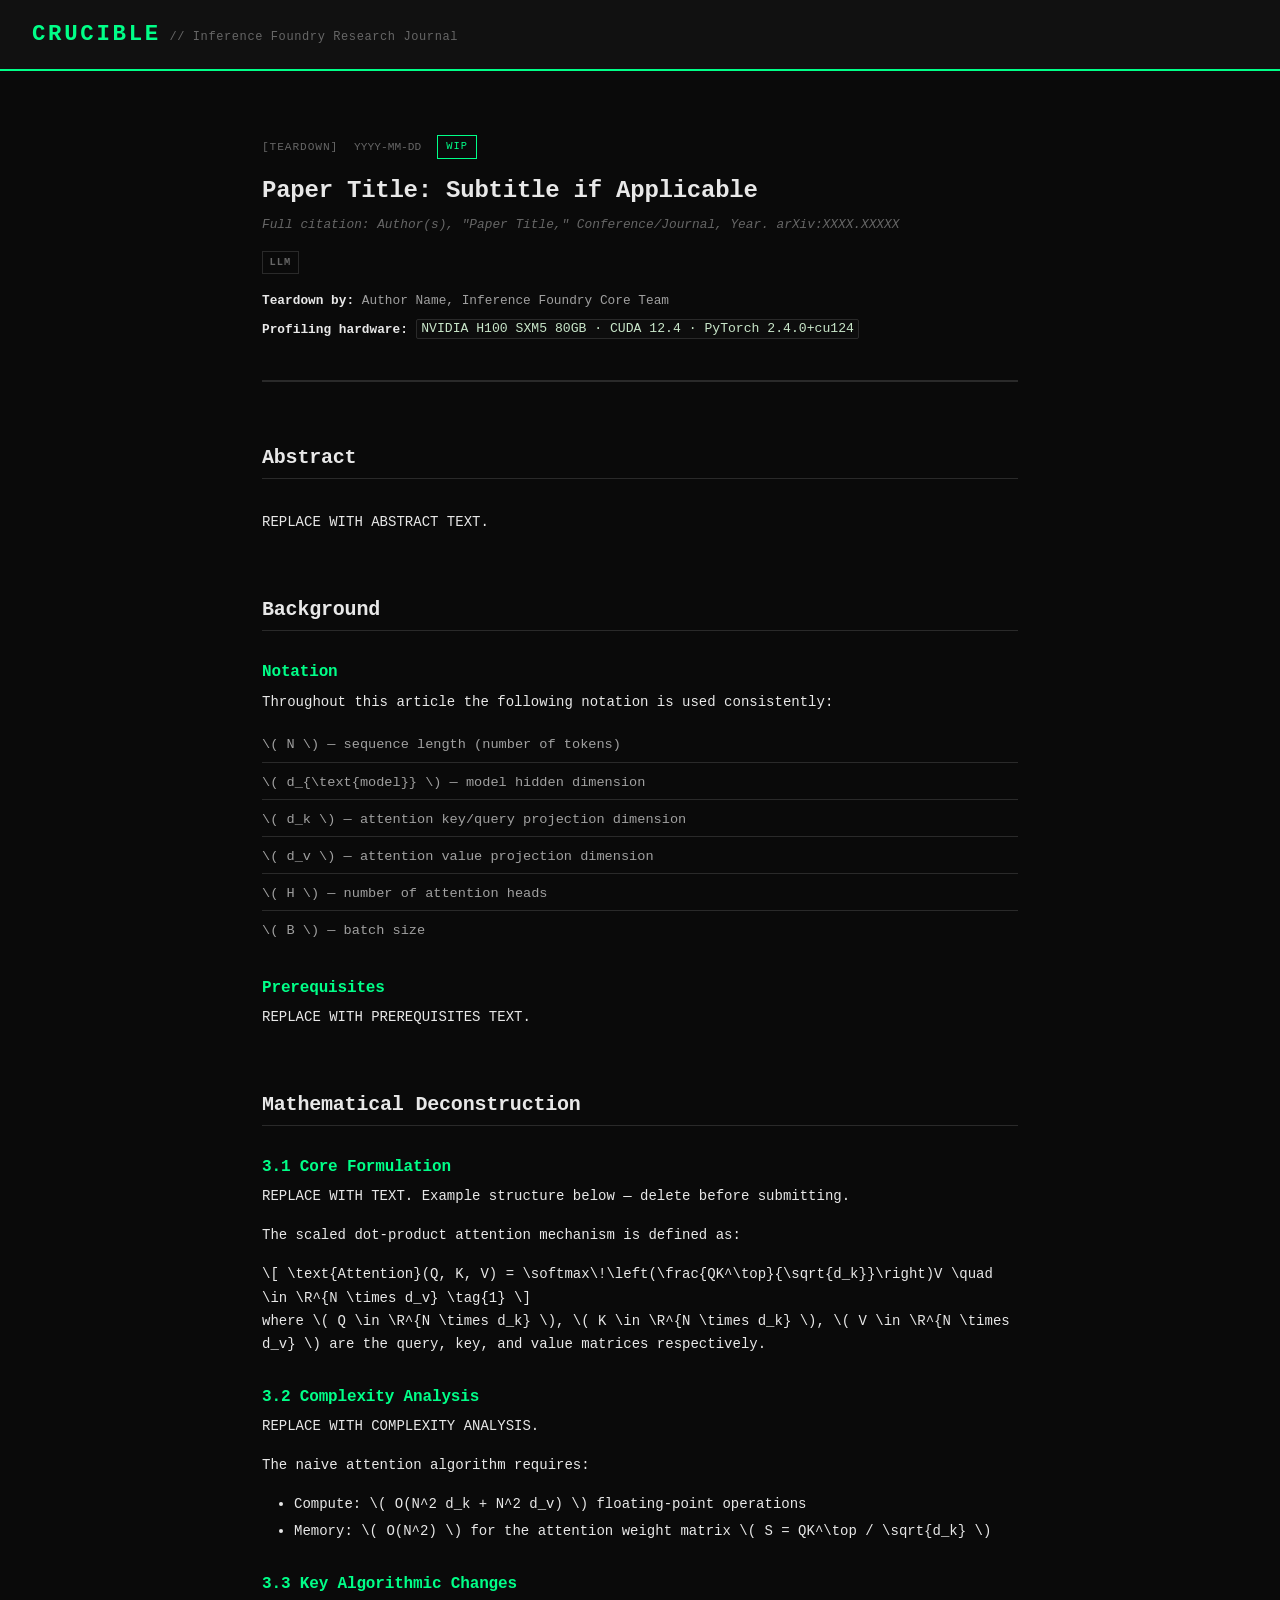
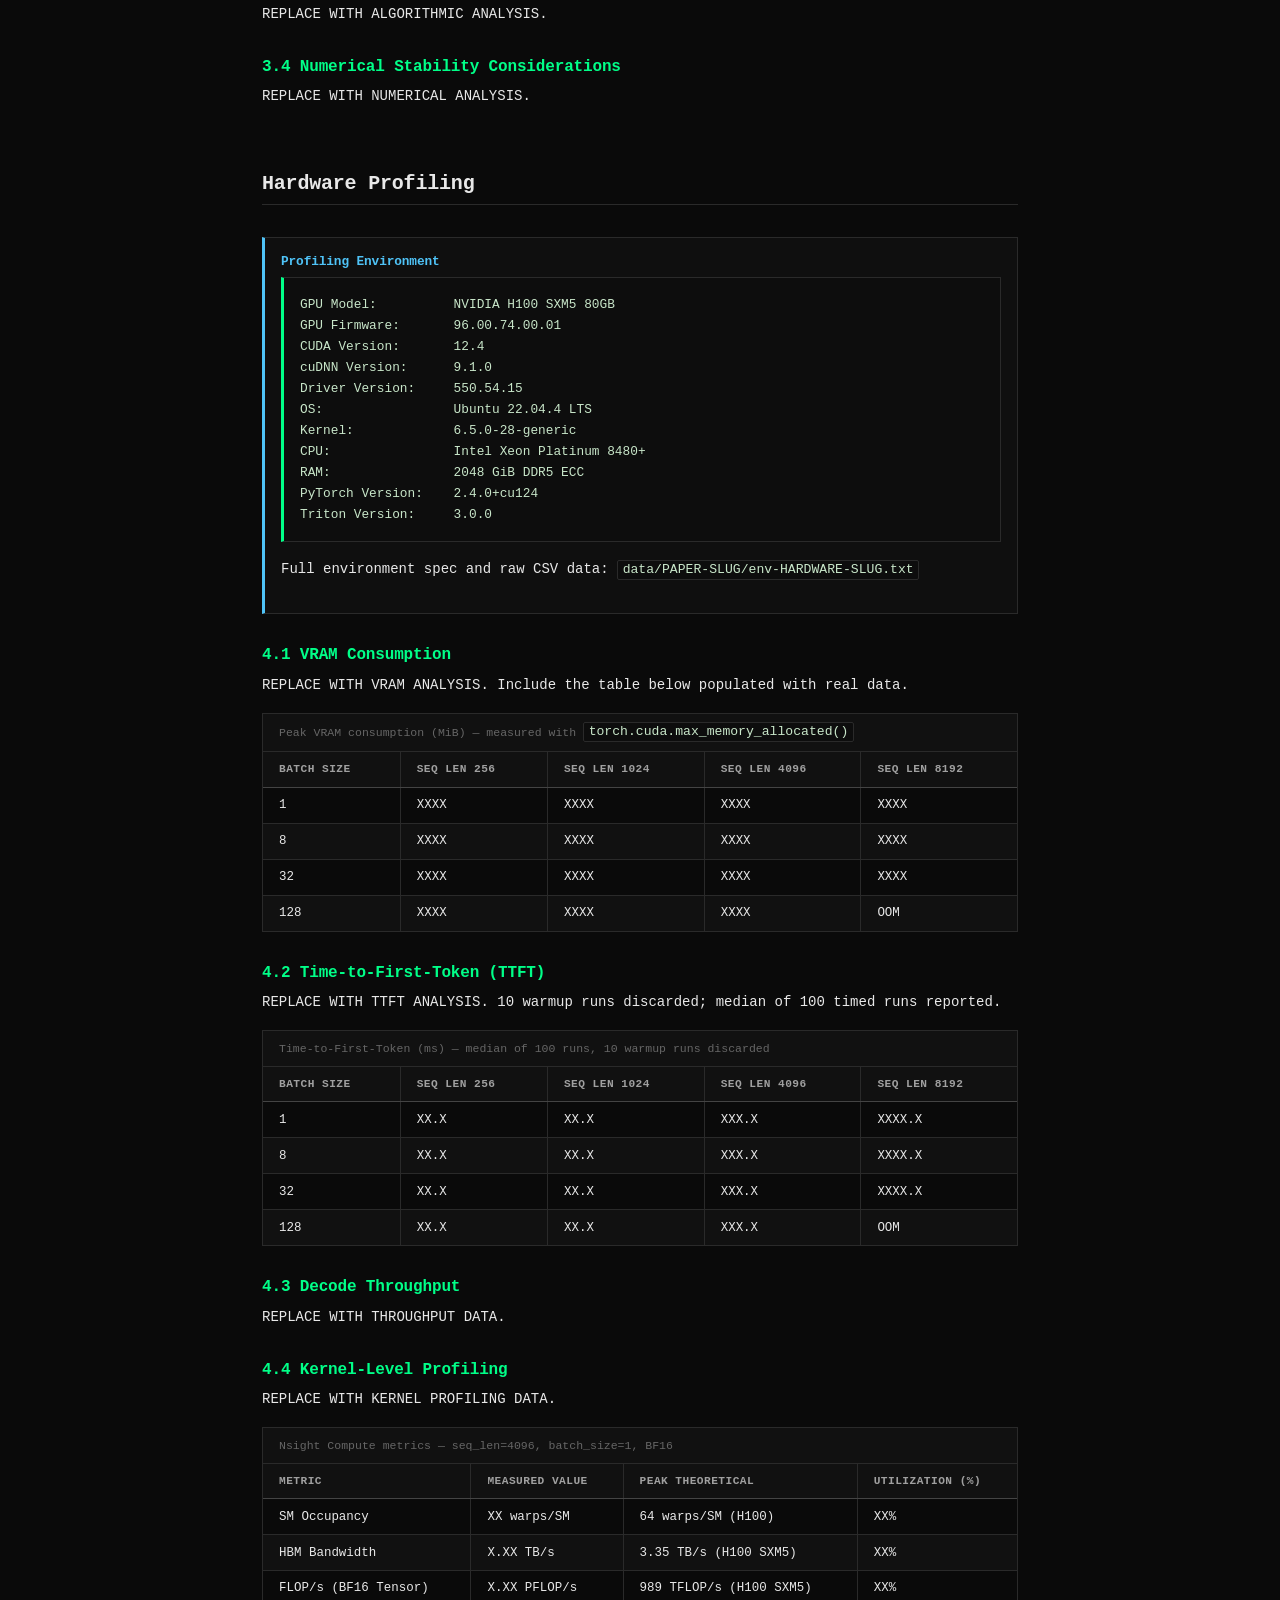
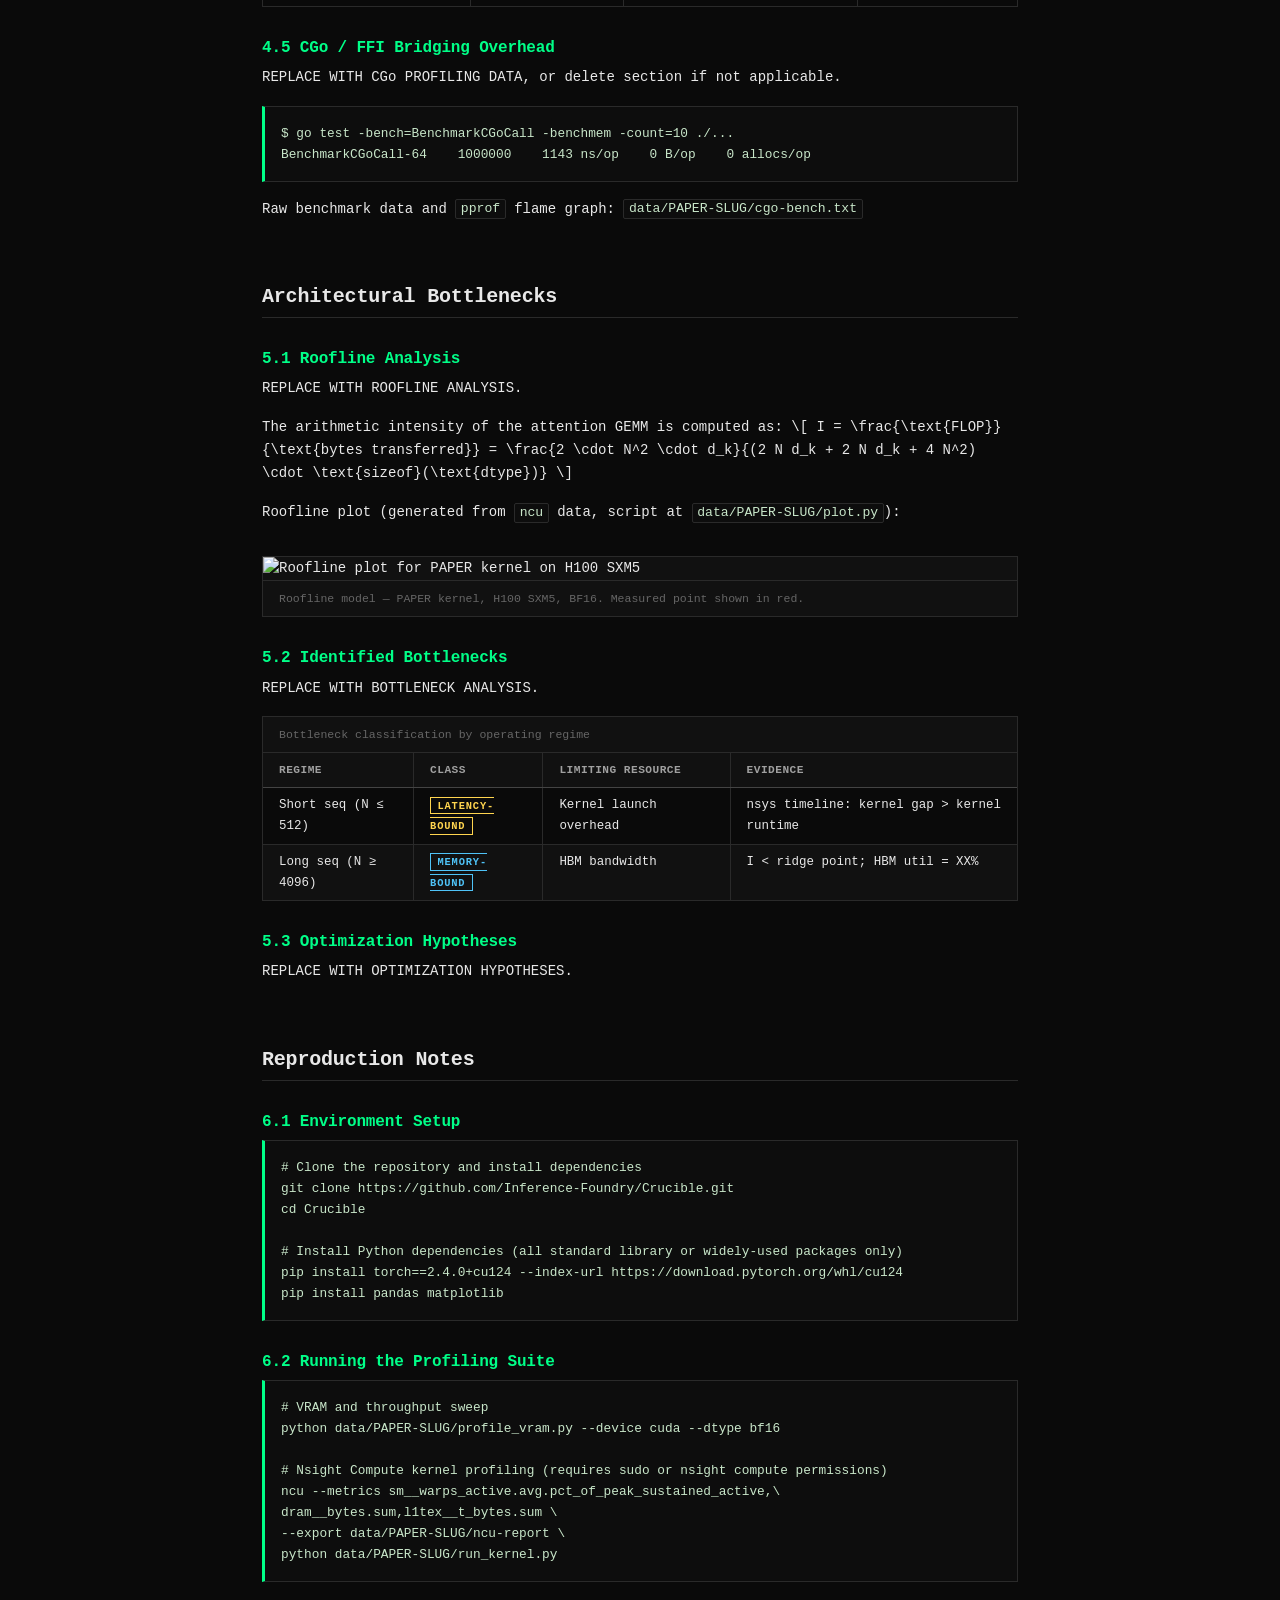
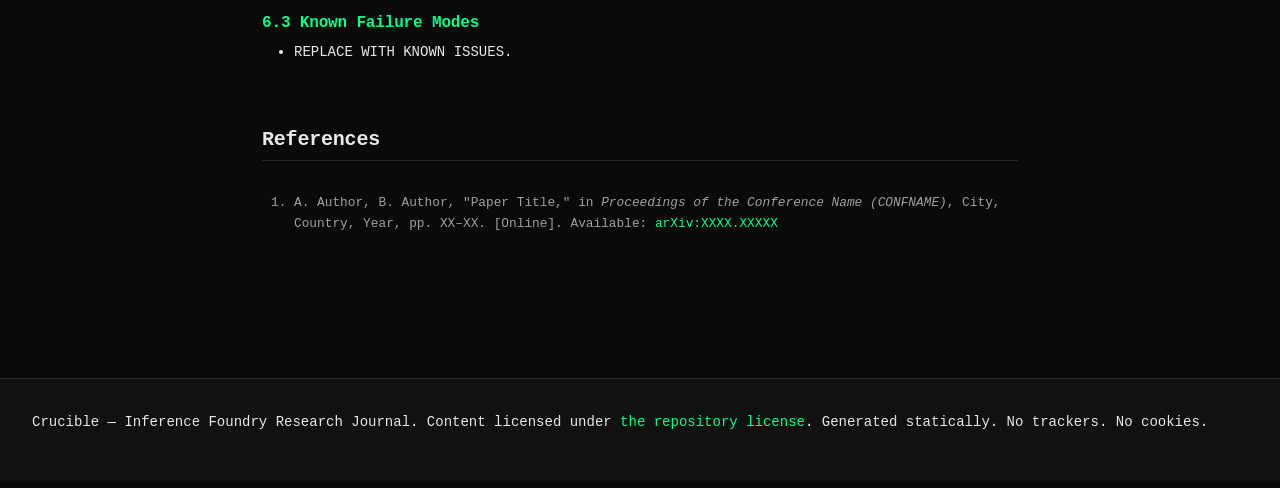
==== templates/article-template.html @ 4ab3f8a6 "Add Crucible research journal: README, CONTENT_GUIDE, index.html, CSS, JS filter, article template, " ====
<!DOCTYPE html>
<html lang="en">
<head>
  <meta charset="UTF-8" />
  <meta name="viewport" content="width=device-width, initial-scale=1.0" />
  <title>ARTICLE TITLE — Crucible / Inference Foundry</title>
  <link rel="stylesheet" href="../css/site.css" />

  <!-- MathJax v3 — LaTeX rendering. Do not remove or replace.
       NOTE: Replace the integrity hash below with the SHA-384 SRI hash for the
       pinned MathJax version you deploy. Compute with:
         curl -sL https://cdn.jsdelivr.net/npm/mathjax@3.2.2/es5/tex-chtml.js \
           | openssl dgst -sha384 -binary | openssl base64 -A
       Then set: integrity="sha384-<computed-hash>"
  -->
  <script>
    MathJax = {
      tex: {
        inlineMath: [['\\(', '\\)']],
        displayMath: [['\\[', '\\]']],
        tags: 'ams',
        macros: {
          R: '\\mathbb{R}',
          N: '\\mathbb{N}',
          Z: '\\mathbb{Z}',
          softmax: '\\operatorname{softmax}',
          relu: '\\operatorname{ReLU}',
          gelu: '\\operatorname{GELU}',
        }
      },
      options: {
        skipHtmlTags: ['script', 'noscript', 'style', 'textarea', 'pre', 'code']
      }
    };
  </script>
  <script src="https://cdn.jsdelivr.net/npm/mathjax@3.2.2/es5/tex-chtml.js" crossorigin="anonymous" async></script>
</head>
<body>

<header class="site-header">
  <a href="../index.html" class="site-logo">CRUCIBLE</a>
  <span class="site-tagline">// Inference Foundry Research Journal</span>
</header>

<main class="article-container">

  <!-- ═══════════════════════════════════════════════════════════════
       ARTICLE METADATA BLOCK
       Fill all fields. Leave none blank.
  ══════════════════════════════════════════════════════════════════ -->
  <article>
    <header class="article-header">
      <div class="article-meta-line">
        <span class="article-type">[TEARDOWN]</span><!-- or [BENCHMARK] or [ANALYSIS] -->
        <span class="article-date">YYYY-MM-DD</span>
        <span class="article-status status-wip">WIP</span><!-- WIP | COMPLETE | DRAFT -->
      </div>

      <h1 class="article-title">Paper Title: Subtitle if Applicable</h1>
      <p class="article-subtitle">Full citation: Author(s), "Paper Title," Conference/Journal, Year. arXiv:XXXX.XXXXX</p>

      <div class="article-tags">
        <span class="tag">LLM</span><!-- Add relevant tags: LLM, Vision, Hardware-Level, Math, SSM, MoE, etc. -->
      </div>

      <div class="article-authors">
        <strong>Teardown by:</strong> Author Name, Inference Foundry Core Team
      </div>

      <div class="profiling-hardware">
        <strong>Profiling hardware:</strong>
        <code>NVIDIA H100 SXM5 80GB · CUDA 12.4 · PyTorch 2.4.0+cu124</code>
      </div>
    </header>

    <!-- ─────────────────────────────────────────────────────────────
         SECTION 1: ABSTRACT
         ≤ 250 words. No equations. No citations.
         Summarize: what was measured and the three key findings.
    ──────────────────────────────────────────────────────────────── -->
    <section id="abstract">
      <h2>Abstract</h2>
      <p>
        <!-- Write abstract here. No LaTeX in this section. No citations.
             State clearly: (1) what operation or architecture is analyzed,
             (2) the three most significant measured findings, and
             (3) the practical implication for inference system design. -->
        REPLACE WITH ABSTRACT TEXT.
      </p>
    </section>

    <!-- ─────────────────────────────────────────────────────────────
         SECTION 2: BACKGROUND
         Define all mathematical symbols used in this article.
         Provide prerequisite context for the reader.
    ──────────────────────────────────────────────────────────────── -->
    <section id="background">
      <h2>Background</h2>

      <h3>Notation</h3>
      <p>Throughout this article the following notation is used consistently:</p>
      <ul class="notation-list">
        <li>\( N \) — sequence length (number of tokens)</li>
        <li>\( d_{\text{model}} \) — model hidden dimension</li>
        <li>\( d_k \) — attention key/query projection dimension</li>
        <li>\( d_v \) — attention value projection dimension</li>
        <li>\( H \) — number of attention heads</li>
        <li>\( B \) — batch size</li>
        <!-- Add all symbols used in this article -->
      </ul>

      <h3>Prerequisites</h3>
      <p>
        <!-- Briefly state what background knowledge is assumed.
             E.g.: "The reader is assumed to be familiar with the transformer
             architecture [1], CUDA memory hierarchy [2], and the roofline
             performance model [3]." -->
        REPLACE WITH PREREQUISITES TEXT.
      </p>
    </section>

    <!-- ─────────────────────────────────────────────────────────────
         SECTION 3: MATHEMATICAL DECONSTRUCTION
         REQUIRED. Full derivation chain from paper equations to
         implementation-level operations.
         All equations must use LaTeX via MathJax.
    ──────────────────────────────────────────────────────────────── -->
    <section id="mathematical-deconstruction">
      <h2>Mathematical Deconstruction</h2>

      <h3>3.1 Core Formulation</h3>
      <p>
        <!-- State the primary mathematical operation being analyzed. -->
        REPLACE WITH TEXT. Example structure below — delete before submitting.
      </p>

      <!-- EXAMPLE: Scaled Dot-Product Attention -->
      <!-- Delete this example block and replace with the actual paper's equations -->
      <p>The scaled dot-product attention mechanism is defined as:</p>
      \[
        \text{Attention}(Q, K, V)
          = \softmax\!\left(\frac{QK^\top}{\sqrt{d_k}}\right)V
          \quad \in \R^{N \times d_v}
        \tag{1}
      \]
      <p>
        where \( Q \in \R^{N \times d_k} \), \( K \in \R^{N \times d_k} \),
        \( V \in \R^{N \times d_v} \) are the query, key, and value matrices respectively.
      </p>

      <h3>3.2 Complexity Analysis</h3>
      <p>
        <!-- Derive the computational and memory complexity from first principles.
             Use Landau notation. State what each variable represents. -->
        REPLACE WITH COMPLEXITY ANALYSIS.
      </p>

      <p>The naive attention algorithm requires:</p>
      <ul>
        <li>Compute: \( O(N^2 d_k + N^2 d_v) \) floating-point operations</li>
        <li>Memory: \( O(N^2) \) for the attention weight matrix \( S = QK^\top / \sqrt{d_k} \)</li>
      </ul>

      <h3>3.3 Key Algorithmic Changes</h3>
      <p>
        <!-- Describe and derive the key algorithmic innovations in the paper.
             Show each modification with its mathematical justification. -->
        REPLACE WITH ALGORITHMIC ANALYSIS.
      </p>

      <h3>3.4 Numerical Stability Considerations</h3>
      <p>
        <!-- Analyze any numerical stability techniques: log-sum-exp tricks,
             mixed precision considerations, overflow/underflow risks. -->
        REPLACE WITH NUMERICAL ANALYSIS.
      </p>
    </section>

    <!-- ─────────────────────────────────────────────────────────────
         SECTION 4: HARDWARE PROFILING
         REQUIRED. All measurements must be real.
         No estimated or theoretically derived substitutes.
    ──────────────────────────────────────────────────────────────── -->
    <section id="hardware-profiling">
      <h2>Hardware Profiling</h2>

      <div class="profiling-env-box">
        <h3>Profiling Environment</h3>
        <pre><code data-lang="text">GPU Model:          NVIDIA H100 SXM5 80GB
GPU Firmware:       96.00.74.00.01
CUDA Version:       12.4
cuDNN Version:      9.1.0
Driver Version:     550.54.15
OS:                 Ubuntu 22.04.4 LTS
Kernel:             6.5.0-28-generic
CPU:                Intel Xeon Platinum 8480+
RAM:                2048 GiB DDR5 ECC
PyTorch Version:    2.4.0+cu124
Triton Version:     3.0.0</code></pre>
        <p>
          Full environment spec and raw CSV data:
          <a href="../data/PAPER-SLUG/env-HARDWARE-SLUG.txt"><code>data/PAPER-SLUG/env-HARDWARE-SLUG.txt</code></a>
        </p>
      </div>

      <h3>4.1 VRAM Consumption</h3>
      <p>
        <!-- Report peak and average VRAM at multiple batch sizes and sequence lengths.
             Data must come from nvidia-smi, nvml, or torch.cuda.max_memory_allocated(). -->
        REPLACE WITH VRAM ANALYSIS. Include the table below populated with real data.
      </p>

      <div class="table-wrapper">
        <table class="profiling-table">
          <caption>Peak VRAM consumption (MiB) — measured with <code>torch.cuda.max_memory_allocated()</code></caption>
          <thead>
            <tr>
              <th>Batch Size</th>
              <th>Seq Len 256</th>
              <th>Seq Len 1024</th>
              <th>Seq Len 4096</th>
              <th>Seq Len 8192</th>
            </tr>
          </thead>
          <tbody>
            <tr><td>1</td>  <td>XXXX</td><td>XXXX</td><td>XXXX</td><td>XXXX</td></tr>
            <tr><td>8</td>  <td>XXXX</td><td>XXXX</td><td>XXXX</td><td>XXXX</td></tr>
            <tr><td>32</td> <td>XXXX</td><td>XXXX</td><td>XXXX</td><td>XXXX</td></tr>
            <tr><td>128</td><td>XXXX</td><td>XXXX</td><td>XXXX</td><td>OOM</td></tr>
          </tbody>
        </table>
      </div>

      <h3>4.2 Time-to-First-Token (TTFT)</h3>
      <p>
        <!-- Report TTFT in milliseconds at multiple batch sizes.
             Describe warmup methodology (number of warmup iterations discarded). -->
        REPLACE WITH TTFT ANALYSIS. 10 warmup runs discarded; median of 100 timed runs reported.
      </p>

      <div class="table-wrapper">
        <table class="profiling-table">
          <caption>Time-to-First-Token (ms) — median of 100 runs, 10 warmup runs discarded</caption>
          <thead>
            <tr>
              <th>Batch Size</th>
              <th>Seq Len 256</th>
              <th>Seq Len 1024</th>
              <th>Seq Len 4096</th>
              <th>Seq Len 8192</th>
            </tr>
          </thead>
          <tbody>
            <tr><td>1</td>  <td>XX.X</td><td>XX.X</td><td>XXX.X</td><td>XXXX.X</td></tr>
            <tr><td>8</td>  <td>XX.X</td><td>XX.X</td><td>XXX.X</td><td>XXXX.X</td></tr>
            <tr><td>32</td> <td>XX.X</td><td>XX.X</td><td>XXX.X</td><td>XXXX.X</td></tr>
            <tr><td>128</td><td>XX.X</td><td>XX.X</td><td>XXX.X</td><td>OOM</td></tr>
          </tbody>
        </table>
      </div>

      <h3>4.3 Decode Throughput</h3>
      <p>
        <!-- Report tokens/sec at multiple configurations. -->
        REPLACE WITH THROUGHPUT DATA.
      </p>

      <h3>4.4 Kernel-Level Profiling</h3>
      <p>
        <!-- Report SM occupancy, HBM bandwidth utilization, and kernel execution
             times from nsys / ncu. Required for any kernel-level claim. -->
        REPLACE WITH KERNEL PROFILING DATA.
      </p>

      <div class="table-wrapper">
        <table class="profiling-table">
          <caption>Nsight Compute metrics — seq_len=4096, batch_size=1, BF16</caption>
          <thead>
            <tr>
              <th>Metric</th>
              <th>Measured Value</th>
              <th>Peak Theoretical</th>
              <th>Utilization (%)</th>
            </tr>
          </thead>
          <tbody>
            <tr>
              <td>SM Occupancy</td>
              <td>XX warps/SM</td>
              <td>64 warps/SM (H100)</td>
              <td>XX%</td>
            </tr>
            <tr>
              <td>HBM Bandwidth</td>
              <td>X.XX TB/s</td>
              <td>3.35 TB/s (H100 SXM5)</td>
              <td>XX%</td>
            </tr>
            <tr>
              <td>FLOP/s (BF16 Tensor)</td>
              <td>X.XX PFLOP/s</td>
              <td>989 TFLOP/s (H100 SXM5)</td>
              <td>XX%</td>
            </tr>
          </tbody>
        </table>
      </div>

      <!-- CGo / FFI section — delete this block if not applicable -->
      <h3>4.5 CGo / FFI Bridging Overhead</h3>
      <p>
        <!-- Required only if the implementation uses CGo or FFI. -->
        REPLACE WITH CGo PROFILING DATA, or delete section if not applicable.
      </p>

      <pre><code data-lang="text">$ go test -bench=BenchmarkCGoCall -benchmem -count=10 ./...
BenchmarkCGoCall-64    1000000    1143 ns/op    0 B/op    0 allocs/op</code></pre>

      <p>
        Raw benchmark data and <code>pprof</code> flame graph:
        <a href="../data/PAPER-SLUG/cgo-bench.txt"><code>data/PAPER-SLUG/cgo-bench.txt</code></a>
      </p>
    </section>

    <!-- ─────────────────────────────────────────────────────────────
         SECTION 5: ARCHITECTURAL BOTTLENECKS
         REQUIRED. Roofline analysis and bottleneck classification.
    ──────────────────────────────────────────────────────────────── -->
    <section id="architectural-bottlenecks">
      <h2>Architectural Bottlenecks</h2>

      <h3>5.1 Roofline Analysis</h3>
      <p>
        <!-- Derive the arithmetic intensity of each key kernel.
             Show measured position on the roofline model.
             Must use ncu data, not theoretical estimates. -->
        REPLACE WITH ROOFLINE ANALYSIS.
      </p>

      <p>
        The arithmetic intensity of the attention GEMM is computed as:
        \[
          I = \frac{\text{FLOP}}{\text{bytes transferred}}
            = \frac{2 \cdot N^2 \cdot d_k}{(2 N d_k + 2 N d_k + 4 N^2) \cdot \text{sizeof}(\text{dtype})}
        \]
      </p>

      <p>
        Roofline plot (generated from <code>ncu</code> data, script at
        <a href="../data/PAPER-SLUG/plot.py"><code>data/PAPER-SLUG/plot.py</code></a>):
      </p>
      <!-- Insert roofline plot image here -->
      <figure>
        <img src="../data/PAPER-SLUG/roofline.png" alt="Roofline plot for PAPER kernel on H100 SXM5" />
        <figcaption>Roofline model — PAPER kernel, H100 SXM5, BF16. Measured point shown in red.</figcaption>
      </figure>

      <h3>5.2 Identified Bottlenecks</h3>
      <p>REPLACE WITH BOTTLENECK ANALYSIS.</p>

      <div class="table-wrapper">
        <table class="profiling-table">
          <caption>Bottleneck classification by operating regime</caption>
          <thead>
            <tr>
              <th>Regime</th>
              <th>Class</th>
              <th>Limiting Resource</th>
              <th>Evidence</th>
            </tr>
          </thead>
          <tbody>
            <tr>
              <td>Short seq (N ≤ 512)</td>
              <td><span class="bottleneck-tag latency">LATENCY-BOUND</span></td>
              <td>Kernel launch overhead</td>
              <td>nsys timeline: kernel gap &gt; kernel runtime</td>
            </tr>
            <tr>
              <td>Long seq (N ≥ 4096)</td>
              <td><span class="bottleneck-tag memory">MEMORY-BOUND</span></td>
              <td>HBM bandwidth</td>
              <td>I &lt; ridge point; HBM util = XX%</td>
            </tr>
          </tbody>
        </table>
      </div>

      <h3>5.3 Optimization Hypotheses</h3>
      <p>
        <!-- State concrete, testable hypotheses for further optimization.
             Each hypothesis must reference a specific bottleneck from §5.2. -->
        REPLACE WITH OPTIMIZATION HYPOTHESES.
      </p>
    </section>

    <!-- ─────────────────────────────────────────────────────────────
         SECTION 6: REPRODUCTION NOTES
         Full instructions to reproduce all profiling results.
    ──────────────────────────────────────────────────────────────── -->
    <section id="reproduction-notes">
      <h2>Reproduction Notes</h2>

      <h3>6.1 Environment Setup</h3>
      <pre><code data-lang="bash"># Clone the repository and install dependencies
git clone https://github.com/Inference-Foundry/Crucible.git
cd Crucible

# Install Python dependencies (all standard library or widely-used packages only)
pip install torch==2.4.0+cu124 --index-url https://download.pytorch.org/whl/cu124
pip install pandas matplotlib</code></pre>

      <h3>6.2 Running the Profiling Suite</h3>
      <pre><code data-lang="bash"># VRAM and throughput sweep
python data/PAPER-SLUG/profile_vram.py --device cuda --dtype bf16

# Nsight Compute kernel profiling (requires sudo or nsight compute permissions)
ncu --metrics sm__warps_active.avg.pct_of_peak_sustained_active,\
dram__bytes.sum,l1tex__t_bytes.sum \
--export data/PAPER-SLUG/ncu-report \
python data/PAPER-SLUG/run_kernel.py</code></pre>

      <h3>6.3 Known Failure Modes</h3>
      <ul>
        <li>
          <!-- List any known environment-specific failure modes.
               E.g.: "OOM at batch_size=128, seq_len≥8192 on GPUs with <80GB VRAM." -->
          REPLACE WITH KNOWN ISSUES.
        </li>
      </ul>
    </section>

    <!-- ─────────────────────────────────────────────────────────────
         SECTION 7: REFERENCES
         IEEE-style numbered citation list.
         Blog posts and tweets are not acceptable sources.
    ──────────────────────────────────────────────────────────────── -->
    <section id="references">
      <h2>References</h2>
      <ol class="reference-list">
        <li id="ref-1">
          A. Author, B. Author, "Paper Title," in <em>Proceedings of the Conference Name (CONFNAME)</em>,
          City, Country, Year, pp. XX–XX. [Online]. Available: <a href="https://arxiv.org/abs/XXXX.XXXXX">arXiv:XXXX.XXXXX</a>
        </li>
        <!-- Add all references in IEEE style -->
      </ol>
    </section>

  </article>
</main>

<footer class="site-footer">
  <p>
    Crucible — Inference Foundry Research Journal.
    Content licensed under <a href="../LICENSE">the repository license</a>.
    Generated statically. No trackers. No cookies.
  </p>
</footer>

</body>
</html>
---- css/site.css ----
/* ============================================================
   Crucible — Inference Foundry Research Journal
   site.css — Brutalist dark-mode, monospace-first stylesheet
   Zero dependencies. No preprocessors. No frameworks.
   ============================================================ */

/* ── Reset & Base ────────────────────────────────────────────── */
*, *::before, *::after {
  box-sizing: border-box;
  margin: 0;
  padding: 0;
}

:root {
  /* Color palette — brutalist dark */
  --bg-primary:    #0a0a0a;
  --bg-secondary:  #111111;
  --bg-card:       #141414;
  --bg-card-hover: #1a1a1a;
  --bg-code:       #0d0d0d;
  --bg-env-box:    #0f0f0f;

  --border:        #2a2a2a;
  --border-bright: #444444;

  --text-primary:  #e8e8e8;
  --text-secondary:#a0a0a0;
  --text-dim:      #666666;
  --text-code:     #c8e6c9;

  --accent:        #00ff88;   /* green — active / WIP */
  --accent-dim:    #00cc6a;
  --accent-orange: #ff8c00;   /* orange — queued */
  --accent-red:    #ff3333;   /* red — compute-bound bottleneck */
  --accent-blue:   #4fc3f7;   /* blue — memory-bound */
  --accent-yellow: #ffd54f;   /* yellow — latency-bound */

  /* Typography */
  --font-mono: 'JetBrains Mono', 'Fira Code', 'Cascadia Code',
               'Source Code Pro', 'Courier New', monospace;

  /* Layout */
  --max-width:       1100px;
  --content-width:   820px;
  --header-height:   57px;   /* sticky site-header height — referenced by filter-bar top offset */
  --spacing-xs:      0.25rem;
  --spacing-sm:      0.5rem;
  --spacing-md:      1rem;
  --spacing-lg:      2rem;
  --spacing-xl:      4rem;
}

html {
  font-size: 16px;
  scroll-behavior: smooth;
  -webkit-text-size-adjust: 100%;
}

body {
  background-color: var(--bg-primary);
  color: var(--text-primary);
  font-family: var(--font-mono);
  font-size: 0.875rem;     /* 14px — monospace reads well at 14px */
  line-height: 1.65;
  min-height: 100vh;
  display: flex;
  flex-direction: column;
}

/* ── Typography ──────────────────────────────────────────────── */
h1, h2, h3, h4, h5, h6 {
  font-family: var(--font-mono);
  font-weight: 700;
  letter-spacing: -0.01em;
  line-height: 1.2;
  color: var(--text-primary);
}

h1 { font-size: 1.75rem; }
h2 { font-size: 1.25rem; border-bottom: 1px solid var(--border); padding-bottom: 0.5rem; margin-bottom: var(--spacing-lg); margin-top: var(--spacing-xl); }
h3 { font-size: 1rem; color: var(--accent); margin-top: var(--spacing-lg); margin-bottom: var(--spacing-sm); }
h4 { font-size: 0.875rem; color: var(--text-secondary); text-transform: uppercase; letter-spacing: 0.08em; margin-top: var(--spacing-md); margin-bottom: var(--spacing-xs); }

p { margin-bottom: var(--spacing-md); }

a {
  color: var(--accent);
  text-decoration: none;
  border-bottom: 1px solid transparent;
  transition: border-color 0.15s ease, color 0.15s ease;
}
a:hover {
  color: #ffffff;
  border-bottom-color: var(--accent);
}

strong { color: var(--text-primary); font-weight: 700; }
em     { font-style: italic; color: var(--text-secondary); }

ul, ol {
  padding-left: var(--spacing-lg);
  margin-bottom: var(--spacing-md);
}
li { margin-bottom: var(--spacing-xs); }

/* ── Code & Pre ──────────────────────────────────────────────── */
code {
  font-family: var(--font-mono);
  font-size: 0.82rem;
  background-color: var(--bg-code);
  color: var(--text-code);
  padding: 0.1em 0.35em;
  border: 1px solid var(--border);
  border-radius: 2px;
}

pre {
  background-color: var(--bg-code);
  border: 1px solid var(--border);
  border-left: 3px solid var(--accent);
  padding: var(--spacing-md);
  overflow-x: auto;
  margin-bottom: var(--spacing-md);
  line-height: 1.5;
}

pre code {
  background: none;
  border: none;
  padding: 0;
  font-size: 0.8rem;
  color: var(--text-code);
}

/* ── Site Header ─────────────────────────────────────────────── */
.site-header {
  background-color: var(--bg-secondary);
  border-bottom: 2px solid var(--accent);
  padding: var(--spacing-md) var(--spacing-lg);
  position: sticky;
  top: 0;
  z-index: 100;
}

.header-inner {
  max-width: var(--max-width);
  margin: 0 auto;
  display: flex;
  align-items: baseline;
  gap: var(--spacing-lg);
}

.site-logo {
  font-size: 1.4rem;
  font-weight: 700;
  color: var(--accent);
  letter-spacing: 0.12em;
  border: none;
  text-decoration: none;
  flex-shrink: 0;
}
.site-logo:hover { color: #ffffff; border: none; }

.site-tagline {
  font-size: 0.75rem;
  color: var(--text-dim);
  letter-spacing: 0.05em;
  white-space: nowrap;
  overflow: hidden;
  text-overflow: ellipsis;
}

/* ── Hero Section ────────────────────────────────────────────── */
.hero {
  background-color: var(--bg-secondary);
  border-bottom: 1px solid var(--border);
  padding: var(--spacing-xl) var(--spacing-lg);
}

.hero-inner {
  max-width: var(--max-width);
  margin: 0 auto;
}

.hero-lead {
  font-size: 1.35rem;
  font-weight: 700;
  line-height: 1.5;
  color: var(--text-primary);
  margin-bottom: var(--spacing-md);
  border-left: 4px solid var(--accent);
  padding-left: var(--spacing-md);
}

.hero-sub {
  font-size: 0.85rem;
  color: var(--text-secondary);
  margin-bottom: var(--spacing-xl);
  max-width: 700px;
}

.hero-stats {
  display: flex;
  gap: var(--spacing-xl);
  flex-wrap: wrap;
}

.stat-block {
  display: flex;
  flex-direction: column;
  gap: var(--spacing-xs);
}

.stat-num {
  font-size: 2.5rem;
  font-weight: 700;
  color: var(--accent);
  line-height: 1;
}

.stat-label {
  font-size: 0.7rem;
  color: var(--text-dim);
  text-transform: uppercase;
  letter-spacing: 0.1em;
}

/* ── Filter Bar ──────────────────────────────────────────────── */
.filter-bar-section {
  background-color: var(--bg-secondary);
  border-bottom: 1px solid var(--border);
  padding: var(--spacing-md) var(--spacing-lg);
  position: sticky;
  top: var(--header-height);
  z-index: 90;
}

.filter-bar-inner {
  max-width: var(--max-width);
  margin: 0 auto;
  display: flex;
  align-items: center;
  gap: var(--spacing-lg);
  flex-wrap: wrap;
}

.filter-label {
  font-size: 0.7rem;
  color: var(--text-dim);
  text-transform: uppercase;
  letter-spacing: 0.12em;
  flex-shrink: 0;
}

.filter-controls {
  display: flex;
  gap: var(--spacing-sm);
  flex-wrap: wrap;
}

.filter-btn {
  font-family: var(--font-mono);
  font-size: 0.7rem;
  font-weight: 700;
  letter-spacing: 0.08em;
  color: var(--text-secondary);
  background: none;
  border: 1px solid var(--border);
  padding: 0.3rem 0.75rem;
  cursor: pointer;
  transition: color 0.15s, border-color 0.15s, background-color 0.15s;
}

.filter-btn:hover {
  color: var(--text-primary);
  border-color: var(--border-bright);
}

.filter-btn.active {
  color: var(--bg-primary);
  background-color: var(--accent);
  border-color: var(--accent);
}

/* ── Article Listing ─────────────────────────────────────────── */
.article-listing {
  padding: var(--spacing-xl) var(--spacing-lg);
  flex: 1;
}

.listing-inner {
  max-width: var(--max-width);
  margin: 0 auto;
}

.listing-group {
  margin-bottom: var(--spacing-xl);
}

.listing-group-title {
  font-size: 0.75rem;
  color: var(--text-dim);
  text-transform: uppercase;
  letter-spacing: 0.12em;
  border-bottom: 1px solid var(--border);
  padding-bottom: var(--spacing-sm);
  margin-bottom: var(--spacing-lg);
  margin-top: 0;
}

/* ── Article Card ────────────────────────────────────────────── */
.article-card {
  background-color: var(--bg-card);
  border: 1px solid var(--border);
  border-left-width: 3px;
  padding: var(--spacing-lg);
  margin-bottom: var(--spacing-md);
  transition: background-color 0.15s ease, border-color 0.15s ease;
}

.article-card:hover {
  background-color: var(--bg-card-hover);
  border-color: var(--border-bright);
}

.article-card.status-wip    { border-left-color: var(--accent); }
.article-card.status-queued { border-left-color: var(--accent-orange); }
.article-card.status-done   { border-left-color: var(--accent-blue); }

.article-card[hidden] { display: none; }

.card-meta-row {
  display: flex;
  align-items: center;
  gap: var(--spacing-md);
  margin-bottom: var(--spacing-sm);
  flex-wrap: wrap;
}

.card-type {
  font-size: 0.7rem;
  color: var(--text-dim);
  letter-spacing: 0.08em;
}

.card-status, .card-date, .card-priority {
  font-size: 0.65rem;
  text-transform: uppercase;
  letter-spacing: 0.1em;
  padding: 0.15rem 0.5rem;
  border: 1px solid;
}

.status-wip-badge {
  color: var(--accent);
  border-color: var(--accent);
}

.status-queued-badge {
  color: var(--accent-orange);
  border-color: var(--accent-orange);
}

.status-done-badge {
  color: var(--accent-blue);
  border-color: var(--accent-blue);
}

.card-date     { color: var(--text-dim); border-color: var(--border); }
.card-priority { color: var(--text-dim); border-color: var(--border); }

.card-title {
  font-size: 1rem;
  font-weight: 700;
  margin-bottom: var(--spacing-xs);
  margin-top: var(--spacing-sm);
  border: none;
  padding: 0;
  color: var(--text-primary);
  line-height: 1.4;
}

.card-citation {
  font-size: 0.75rem;
  color: var(--text-dim);
  margin-bottom: var(--spacing-sm);
  font-style: italic;
}

.card-summary {
  font-size: 0.82rem;
  color: var(--text-secondary);
  margin-bottom: var(--spacing-sm);
  line-height: 1.6;
}

.card-hardware {
  margin-bottom: var(--spacing-sm);
}

.card-hardware code {
  font-size: 0.75rem;
  color: var(--text-dim);
}

.card-tags {
  display: flex;
  gap: var(--spacing-sm);
  flex-wrap: wrap;
  margin-bottom: var(--spacing-sm);
}

.card-actions {
  margin-top: var(--spacing-sm);
}

.card-link-placeholder {
  font-size: 0.72rem;
  color: var(--text-dim);
  font-style: italic;
}

/* ── Tags ────────────────────────────────────────────────────── */
.tag {
  font-size: 0.65rem;
  font-weight: 700;
  text-transform: uppercase;
  letter-spacing: 0.1em;
  color: var(--text-dim);
  border: 1px solid var(--border);
  padding: 0.1rem 0.4rem;
  user-select: none;
}

/* ── No Results ──────────────────────────────────────────────── */
.no-results {
  max-width: var(--max-width);
  margin: var(--spacing-xl) auto;
  padding: var(--spacing-xl) var(--spacing-lg);
  text-align: center;
  color: var(--text-dim);
  font-size: 0.875rem;
  border: 1px dashed var(--border);
}

/* ── Article Page Layout ─────────────────────────────────────── */
.article-container {
  max-width: var(--content-width);
  margin: 0 auto;
  padding: var(--spacing-xl) var(--spacing-lg);
  flex: 1;
}

.article-header {
  border-bottom: 2px solid var(--border);
  padding-bottom: var(--spacing-lg);
  margin-bottom: var(--spacing-xl);
}

.article-meta-line {
  display: flex;
  align-items: center;
  gap: var(--spacing-md);
  margin-bottom: var(--spacing-md);
  flex-wrap: wrap;
}

.article-type {
  font-size: 0.7rem;
  color: var(--text-dim);
  letter-spacing: 0.08em;
}

.article-date {
  font-size: 0.7rem;
  color: var(--text-dim);
}

.status-wip, .status-wip-badge {
  font-size: 0.65rem;
  text-transform: uppercase;
  letter-spacing: 0.1em;
  color: var(--accent);
  border: 1px solid var(--accent);
  padding: 0.15rem 0.5rem;
}

.article-title {
  font-size: 1.5rem;
  line-height: 1.3;
  margin-bottom: var(--spacing-sm);
}

.article-subtitle {
  font-size: 0.8rem;
  color: var(--text-dim);
  font-style: italic;
  margin-bottom: var(--spacing-md);
}

.article-authors, .profiling-hardware {
  font-size: 0.8rem;
  color: var(--text-secondary);
  margin-bottom: var(--spacing-sm);
}

.article-tags {
  display: flex;
  gap: var(--spacing-sm);
  flex-wrap: wrap;
  margin-bottom: var(--spacing-md);
}

/* ── Article Sections ────────────────────────────────────────── */
article section {
  margin-bottom: var(--spacing-xl);
}

article section h2 {
  color: var(--text-primary);
}

/* Notation list */
.notation-list {
  list-style: none;
  padding-left: 0;
  font-size: 0.85rem;
}
.notation-list li {
  padding: 0.3rem 0;
  border-bottom: 1px solid var(--border);
  color: var(--text-secondary);
}
.notation-list li:last-child { border-bottom: none; }

/* Profiling environment box */
.profiling-env-box {
  background-color: var(--bg-env-box);
  border: 1px solid var(--border);
  border-left: 3px solid var(--accent-blue);
  padding: var(--spacing-md);
  margin-bottom: var(--spacing-lg);
}

.profiling-env-box h3 {
  margin-top: 0;
  font-size: 0.8rem;
  color: var(--accent-blue);
  margin-bottom: var(--spacing-sm);
}

/* Tables */
.table-wrapper {
  overflow-x: auto;
  margin-bottom: var(--spacing-lg);
  border: 1px solid var(--border);
}

.profiling-table {
  width: 100%;
  border-collapse: collapse;
  font-size: 0.78rem;
}

.profiling-table caption {
  caption-side: top;
  font-size: 0.72rem;
  color: var(--text-dim);
  text-align: left;
  padding: var(--spacing-sm) var(--spacing-md);
  border-bottom: 1px solid var(--border);
  background-color: var(--bg-secondary);
}

.profiling-table th {
  background-color: var(--bg-secondary);
  color: var(--text-secondary);
  font-weight: 700;
  text-align: left;
  padding: 0.5rem var(--spacing-md);
  border-bottom: 1px solid var(--border-bright);
  border-right: 1px solid var(--border);
  white-space: nowrap;
  letter-spacing: 0.04em;
  text-transform: uppercase;
  font-size: 0.7rem;
}

.profiling-table th:last-child { border-right: none; }

.profiling-table td {
  padding: 0.45rem var(--spacing-md);
  border-bottom: 1px solid var(--border);
  border-right: 1px solid var(--border);
  color: var(--text-primary);
  vertical-align: top;
}

.profiling-table td:last-child { border-right: none; }

.profiling-table tr:last-child td { border-bottom: none; }

.profiling-table tr:nth-child(even) td {
  background-color: var(--bg-secondary);
}

.profiling-table tr:hover td {
  background-color: var(--bg-card-hover);
}

/* Bottleneck classification tags */
.bottleneck-tag {
  font-size: 0.65rem;
  font-weight: 700;
  text-transform: uppercase;
  letter-spacing: 0.08em;
  padding: 0.1rem 0.4rem;
  border: 1px solid;
}

.bottleneck-tag.compute  { color: var(--accent-red);    border-color: var(--accent-red); }
.bottleneck-tag.memory   { color: var(--accent-blue);   border-color: var(--accent-blue); }
.bottleneck-tag.latency  { color: var(--accent-yellow); border-color: var(--accent-yellow); }
.bottleneck-tag.sync     { color: var(--accent-orange); border-color: var(--accent-orange); }
.bottleneck-tag.comms    { color: var(--accent);        border-color: var(--accent); }

/* Figures */
figure {
  margin: var(--spacing-lg) 0;
  border: 1px solid var(--border);
}

figure img {
  display: block;
  max-width: 100%;
  height: auto;
  background-color: var(--bg-secondary);
}

figcaption {
  font-size: 0.72rem;
  color: var(--text-dim);
  padding: var(--spacing-sm) var(--spacing-md);
  border-top: 1px solid var(--border);
  background-color: var(--bg-secondary);
}

/* Reference list */
.reference-list {
  font-size: 0.8rem;
  color: var(--text-secondary);
  line-height: 1.6;
}

.reference-list li {
  margin-bottom: var(--spacing-md);
  padding-bottom: var(--spacing-md);
  border-bottom: 1px solid var(--border);
}

.reference-list li:last-child {
  border-bottom: none;
}

/* ── Site Footer ─────────────────────────────────────────────── */
.site-footer {
  background-color: var(--bg-secondary);
  border-top: 1px solid var(--border);
  padding: var(--spacing-lg);
  margin-top: auto;
}

.footer-inner {
  max-width: var(--max-width);
  margin: 0 auto;
  font-size: 0.75rem;
  color: var(--text-dim);
  line-height: 1.7;
}

.footer-inner p { margin-bottom: var(--spacing-sm); }
.footer-inner p:last-child { margin-bottom: 0; }
.footer-inner a { color: var(--text-secondary); }
.footer-inner a:hover { color: var(--accent); }

/* ── MathJax display overrides ───────────────────────────────── */
mjx-container[jax="CHTML"][display="true"] {
  overflow-x: auto;
  padding: var(--spacing-sm) 0;
}

/* ── Scrollbar ───────────────────────────────────────────────── */
::-webkit-scrollbar { width: 6px; height: 6px; }
::-webkit-scrollbar-track { background: var(--bg-secondary); }
::-webkit-scrollbar-thumb { background: var(--border-bright); }
::-webkit-scrollbar-thumb:hover { background: var(--text-dim); }

/* ── Focus styles (accessibility) ───────────────────────────── */
:focus-visible {
  outline: 2px solid var(--accent);
  outline-offset: 2px;
}

/* ── Responsive ──────────────────────────────────────────────── */
@media (max-width: 768px) {
  :root {
    --spacing-xl: 2rem;
    --spacing-lg: 1.25rem;
    --header-height: 48px;  /* reduced header height at mobile breakpoint */
  }

  .site-header { padding: var(--spacing-sm) var(--spacing-md); }
  .header-inner { flex-direction: column; gap: var(--spacing-xs); }
  .site-tagline { display: none; }

  .filter-bar-section { top: var(--header-height); }

  h1 { font-size: 1.35rem; }
  h2 { font-size: 1.1rem; }

  .hero-lead { font-size: 1.1rem; }

  .hero-stats { gap: var(--spacing-lg); }
  .stat-num   { font-size: 1.8rem; }

  .article-card { padding: var(--spacing-md); }

  .filter-bar-inner { flex-direction: column; align-items: flex-start; }
}

@media (max-width: 480px) {
  .hero-stats { gap: var(--spacing-md); }
  .filter-controls { gap: var(--spacing-xs); }
  .filter-btn { padding: 0.25rem 0.5rem; }
}
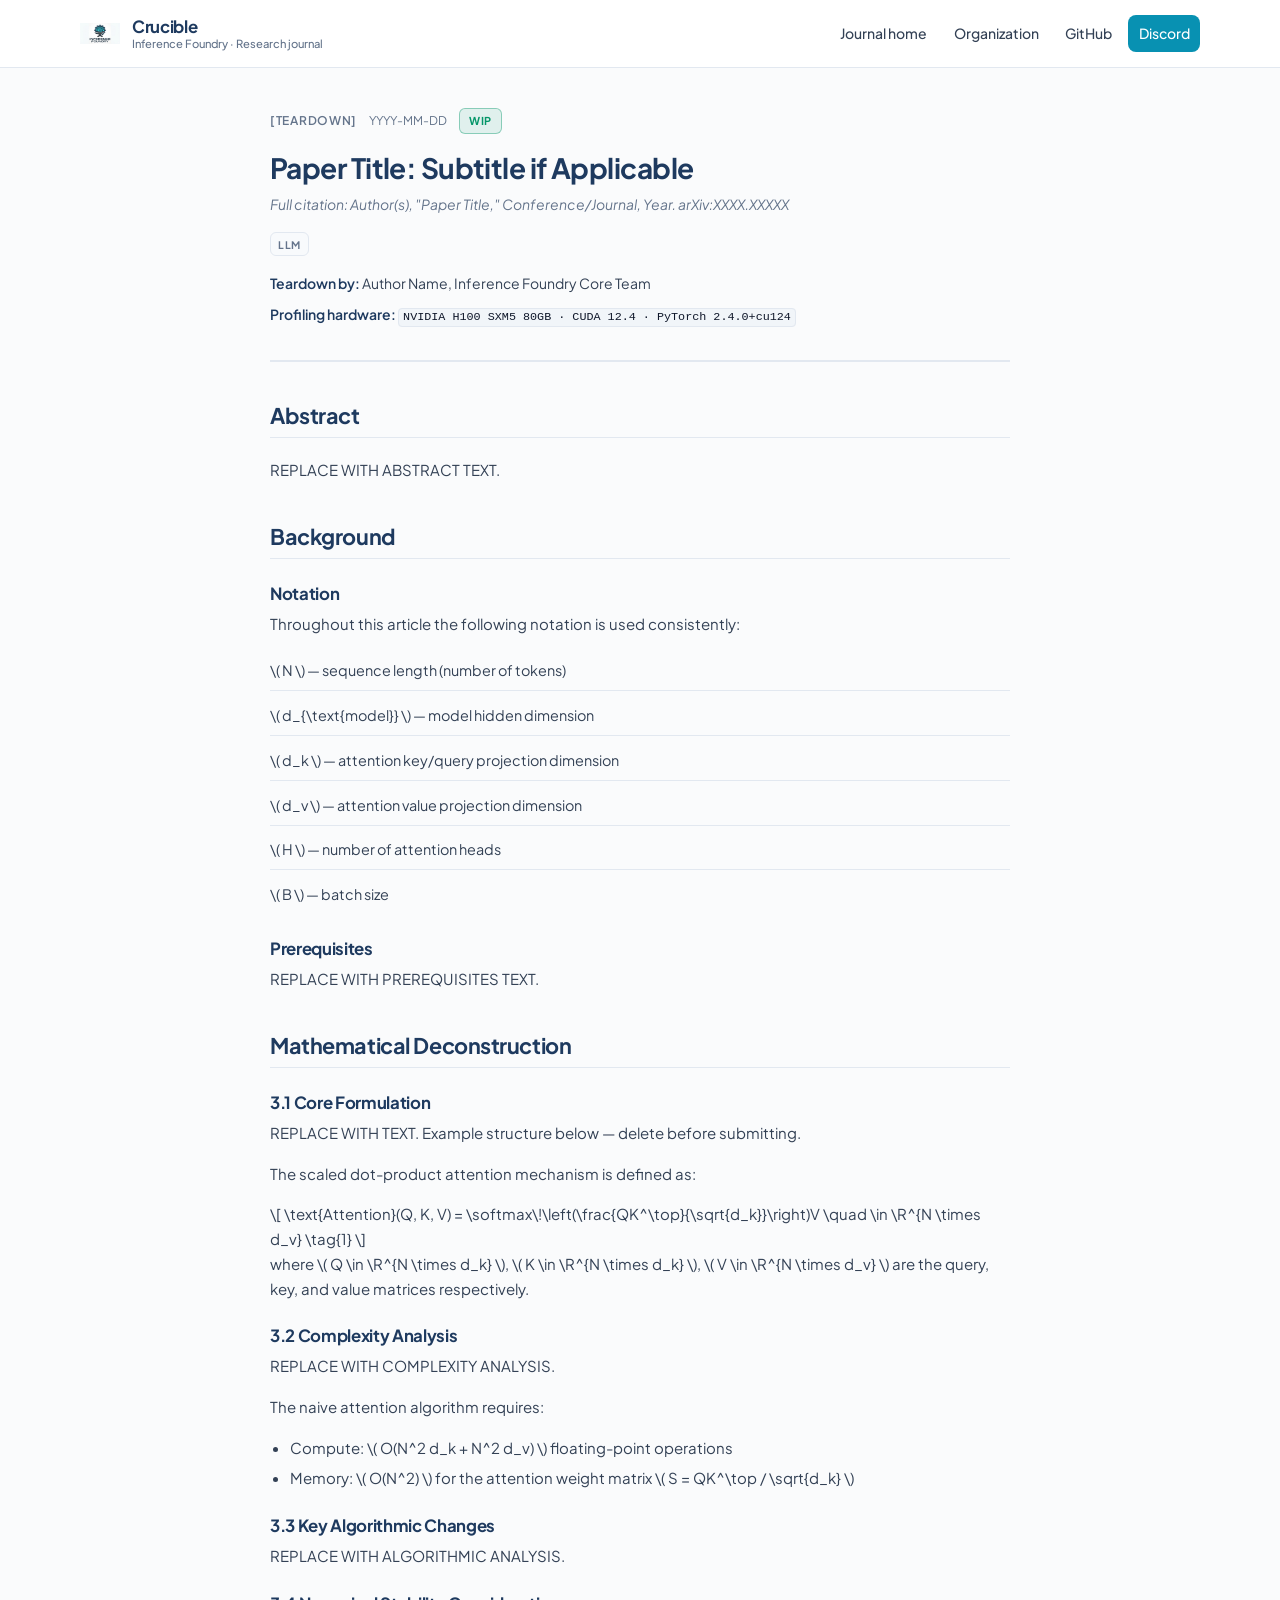
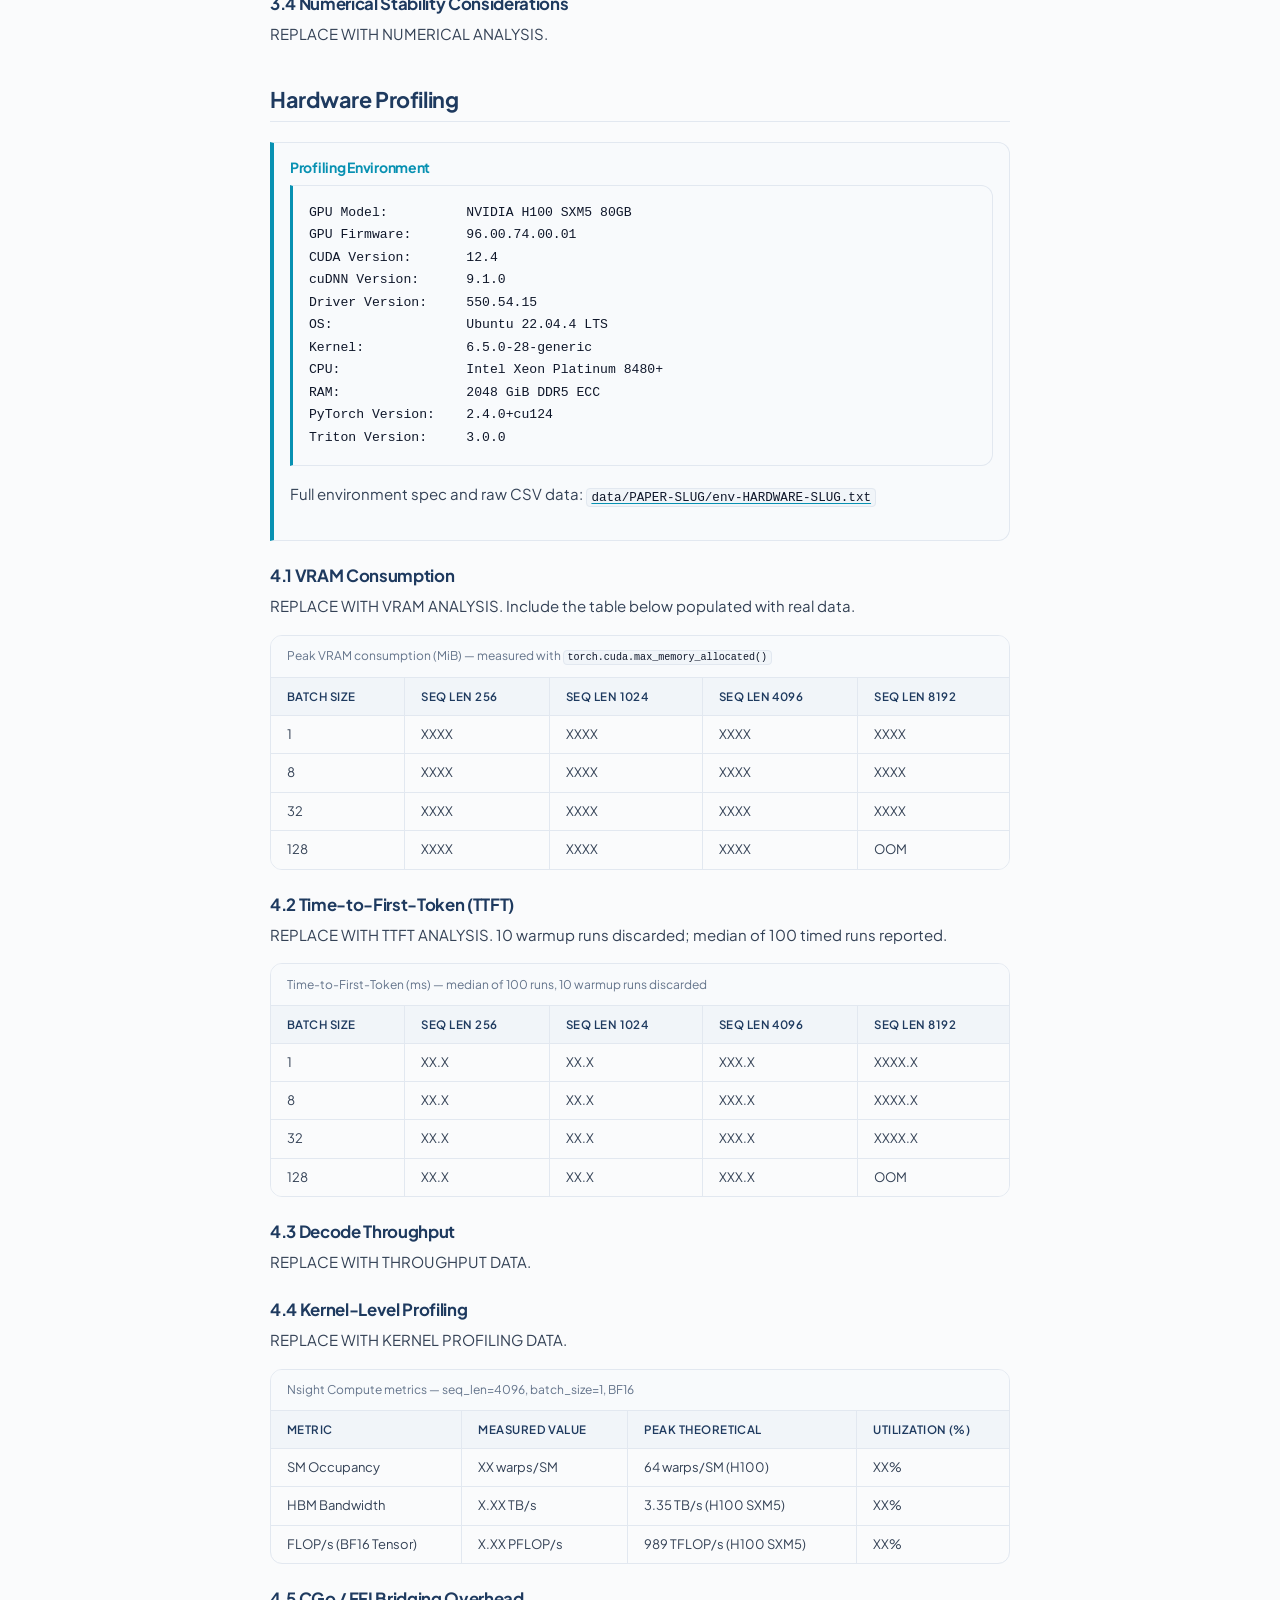
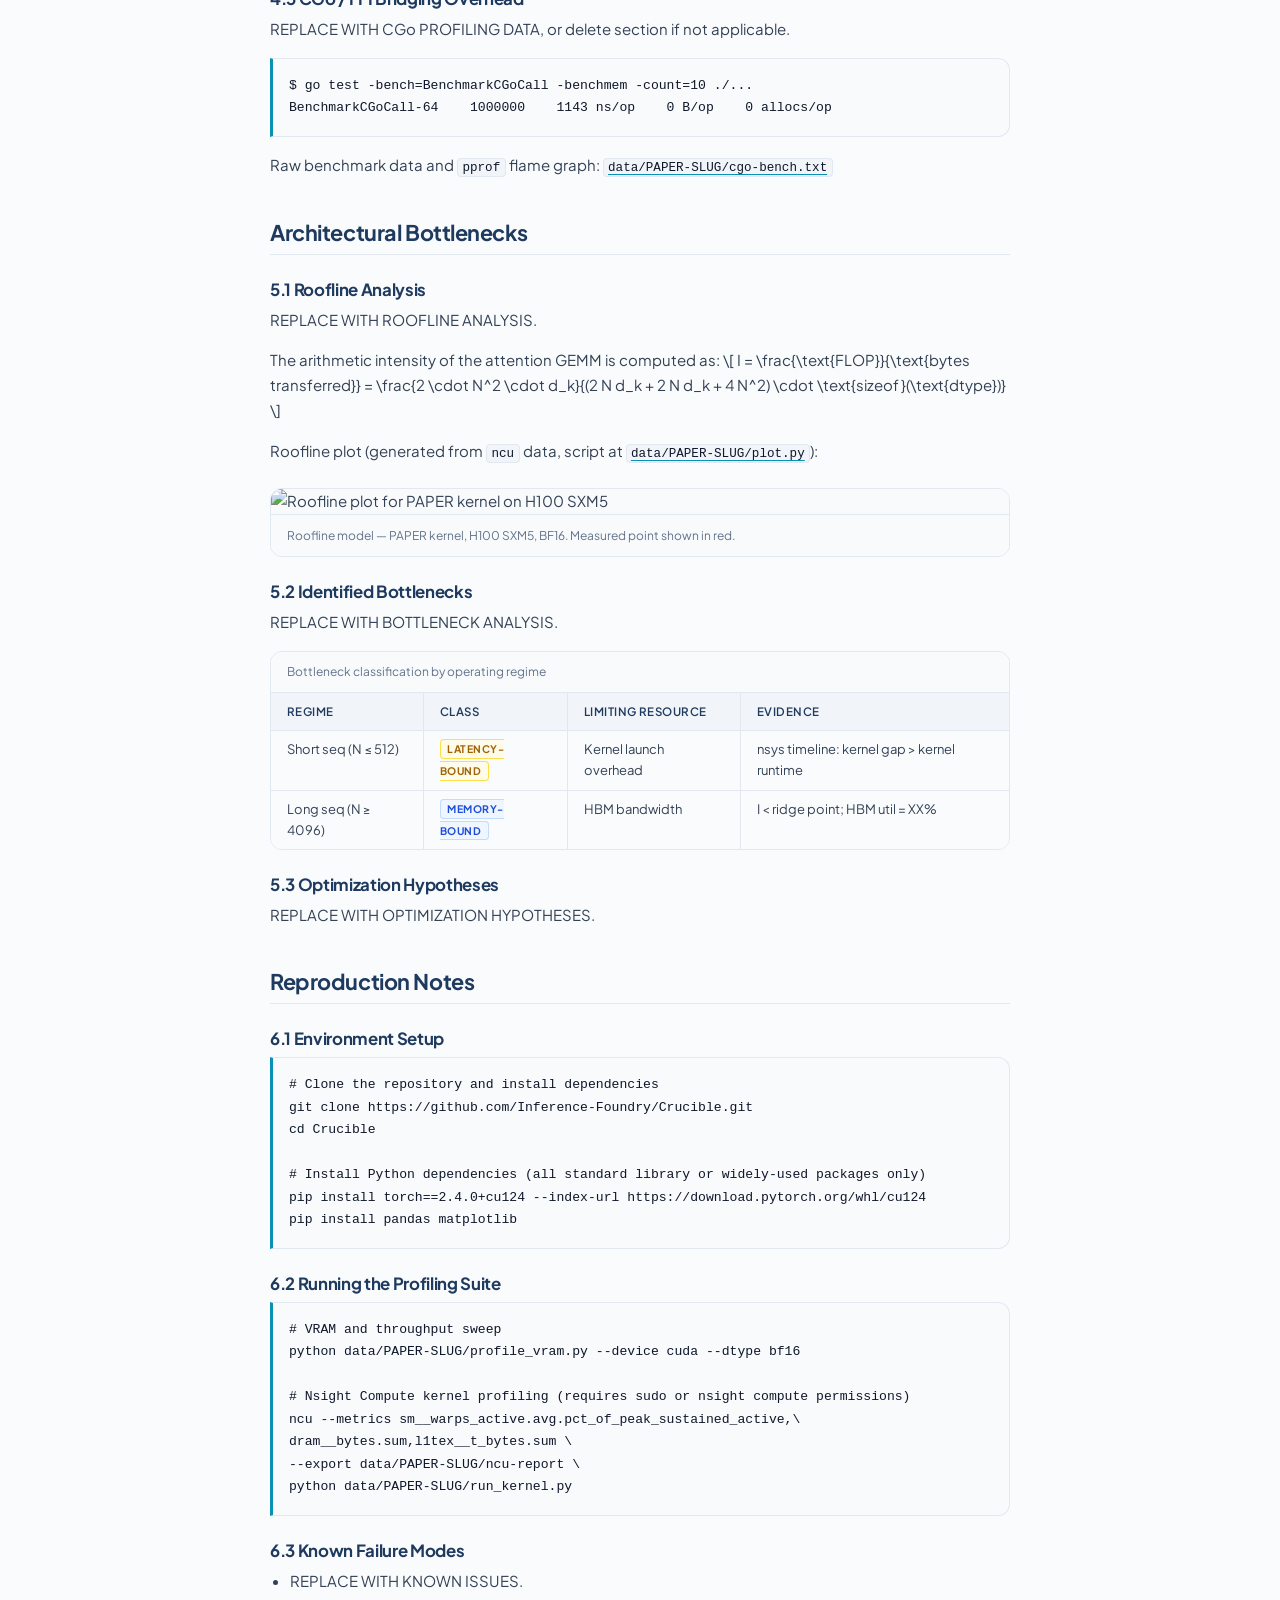
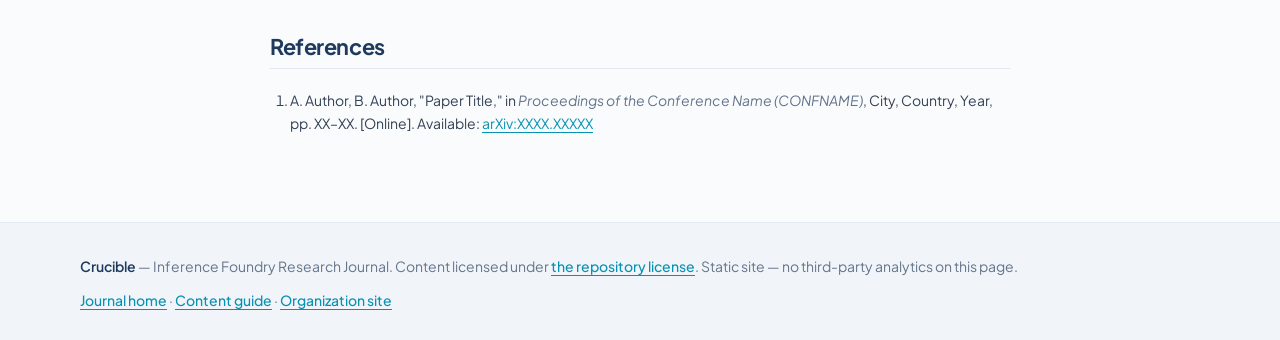
==== commit 36e93103: "feat(site): professional redesign aligned with org branding - Replace brutalist theme with light sla" ====
--- a/templates/article-template.html
+++ b/templates/article-template.html
@@ -3,7 +3,12 @@
 <head>
   <meta charset="UTF-8" />
   <meta name="viewport" content="width=device-width, initial-scale=1.0" />
+  <meta name="theme-color" content="#1e3a5f" />
   <title>ARTICLE TITLE — Crucible / Inference Foundry</title>
+  <link rel="icon" type="image/jpeg" href="../assets/images/inference-foundry-logo.jpg" />
+  <link rel="preconnect" href="https://fonts.googleapis.com" />
+  <link rel="preconnect" href="https://fonts.gstatic.com" crossorigin />
+  <link href="https://fonts.googleapis.com/css2?family=Plus+Jakarta+Sans:ital,wght@0,400;0,500;0,600;0,700;1,400&display=swap" rel="stylesheet" />
   <link rel="stylesheet" href="../css/site.css" />
 
   <!-- MathJax v3 — LaTeX rendering. Do not remove or replace.
@@ -36,13 +41,27 @@
   <script src="https://cdn.jsdelivr.net/npm/mathjax@3.2.2/es5/tex-chtml.js" crossorigin="anonymous" async></script>
 </head>
 <body>
+<a class="skip-link" href="#article-main">Skip to article</a>
 
 <header class="site-header">
-  <a href="../index.html" class="site-logo">CRUCIBLE</a>
-  <span class="site-tagline">// Inference Foundry Research Journal</span>
+  <div class="header-inner">
+    <a class="brand" href="../index.html">
+      <img class="brand__logo" src="../assets/images/inference-foundry-logo.jpg" width="40" height="40" alt="" decoding="async" />
+      <span class="brand__text">
+        <span class="brand__name">Crucible</span>
+        <span class="brand__tag">Inference Foundry · Research journal</span>
+      </span>
+    </a>
+    <nav class="header-links" aria-label="Site">
+      <a href="../index.html">Journal home</a>
+      <a href="https://inference-foundry.github.io/">Organization</a>
+      <a href="https://github.com/Inference-Foundry/Crucible">GitHub</a>
+      <a class="btn-nav" href="https://discord.gg/inference-foundry" target="_blank" rel="noopener noreferrer">Discord</a>
+    </nav>
+  </div>
 </header>
 
-<main class="article-container">
+<main class="article-container" id="article-main">
 
   <!-- ═══════════════════════════════════════════════════════════════
        ARTICLE METADATA BLOCK
@@ -450,11 +469,18 @@
 </main>
 
 <footer class="site-footer">
-  <p>
-    Crucible — Inference Foundry Research Journal.
-    Content licensed under <a href="../LICENSE">the repository license</a>.
-    Generated statically. No trackers. No cookies.
-  </p>
+  <div class="footer-inner">
+    <p>
+      <strong>Crucible</strong> — Inference Foundry Research Journal.
+      Content licensed under <a href="../LICENSE">the repository license</a>.
+      Static site — no third-party analytics on this page.
+    </p>
+    <p>
+      <a href="../index.html">Journal home</a>
+      · <a href="https://github.com/Inference-Foundry/Crucible/blob/main/CONTENT_GUIDE.md">Content guide</a>
+      · <a href="https://inference-foundry.github.io/">Organization site</a>
+    </p>
+  </div>
 </footer>
 
 </body>
--- a/css/site.css
+++ b/css/site.css
@@ -1,53 +1,39 @@
-/* ============================================================
-   Crucible — Inference Foundry Research Journal
-   site.css — Brutalist dark-mode, monospace-first stylesheet
-   Zero dependencies. No preprocessors. No frameworks.
-   ============================================================ */
-
-/* ── Reset & Base ────────────────────────────────────────────── */
-*, *::before, *::after {
+/*
+ * Crucible — Inference Foundry Research Journal
+ * Professional light theme; aligns with inference-foundry.github.io
+ */
+
+:root {
+  --color-bg: #fafbfc;
+  --color-surface: #ffffff;
+  --color-border: #e2e8f0;
+  --color-text: #334155;
+  --color-heading: #1e3a5f;
+  --color-muted: #64748b;
+  --color-accent: #0891b2;
+  --color-accent-hover: #0e7490;
+  --color-accent-soft: rgba(8, 145, 178, 0.1);
+  --color-wip: #059669;
+  --color-wip-bg: rgba(5, 150, 105, 0.1);
+  --color-queued: #d97706;
+  --color-queued-bg: rgba(217, 119, 6, 0.1);
+  --color-done: #0284c7;
+  --font-sans: "Plus Jakarta Sans", system-ui, -apple-system, sans-serif;
+  --font-mono: "JetBrains Mono", "Fira Code", ui-monospace, monospace;
+  --max-width: 1120px;
+  --content-width: 780px;
+  --header-height: 68px;
+  --radius: 12px;
+  --shadow-sm: 0 1px 2px rgba(15, 23, 42, 0.06);
+  --shadow-md: 0 4px 24px rgba(15, 23, 42, 0.08);
+}
+
+*,
+*::before,
+*::after {
   box-sizing: border-box;
   margin: 0;
   padding: 0;
-}
-
-:root {
-  /* Color palette — brutalist dark */
-  --bg-primary:    #0a0a0a;
-  --bg-secondary:  #111111;
-  --bg-card:       #141414;
-  --bg-card-hover: #1a1a1a;
-  --bg-code:       #0d0d0d;
-  --bg-env-box:    #0f0f0f;
-
-  --border:        #2a2a2a;
-  --border-bright: #444444;
-
-  --text-primary:  #e8e8e8;
-  --text-secondary:#a0a0a0;
-  --text-dim:      #666666;
-  --text-code:     #c8e6c9;
-
-  --accent:        #00ff88;   /* green — active / WIP */
-  --accent-dim:    #00cc6a;
-  --accent-orange: #ff8c00;   /* orange — queued */
-  --accent-red:    #ff3333;   /* red — compute-bound bottleneck */
-  --accent-blue:   #4fc3f7;   /* blue — memory-bound */
-  --accent-yellow: #ffd54f;   /* yellow — latency-bound */
-
-  /* Typography */
-  --font-mono: 'JetBrains Mono', 'Fira Code', 'Cascadia Code',
-               'Source Code Pro', 'Courier New', monospace;
-
-  /* Layout */
-  --max-width:       1100px;
-  --content-width:   820px;
-  --header-height:   57px;   /* sticky site-header height — referenced by filter-bar top offset */
-  --spacing-xs:      0.25rem;
-  --spacing-sm:      0.5rem;
-  --spacing-md:      1rem;
-  --spacing-lg:      2rem;
-  --spacing-xl:      4rem;
 }
 
 html {
@@ -57,234 +43,483 @@
 }
 
 body {
-  background-color: var(--bg-primary);
-  color: var(--text-primary);
-  font-family: var(--font-mono);
-  font-size: 0.875rem;     /* 14px — monospace reads well at 14px */
+  background-color: var(--color-bg);
+  color: var(--color-text);
+  font-family: var(--font-sans);
+  font-size: 0.9375rem;
   line-height: 1.65;
   min-height: 100vh;
   display: flex;
   flex-direction: column;
 }
 
-/* ── Typography ──────────────────────────────────────────────── */
+::selection {
+  background: var(--color-accent-soft);
+  color: var(--color-heading);
+}
+
+.skip-link {
+  position: absolute;
+  width: 1px;
+  height: 1px;
+  padding: 0;
+  margin: -1px;
+  overflow: hidden;
+  clip: rect(0, 0, 0, 0);
+  white-space: nowrap;
+  border: 0;
+}
+
+.visually-hidden {
+  position: absolute;
+  width: 1px;
+  height: 1px;
+  padding: 0;
+  margin: -1px;
+  overflow: hidden;
+  clip: rect(0, 0, 0, 0);
+  white-space: nowrap;
+  border: 0;
+}
+
+.skip-link:focus {
+  position: fixed;
+  left: 1rem;
+  top: 1rem;
+  width: auto;
+  height: auto;
+  margin: 0;
+  padding: 0.75rem 1rem;
+  overflow: visible;
+  clip: auto;
+  background: var(--color-accent);
+  color: #fff !important;
+  text-decoration: none;
+  border-radius: 8px;
+  z-index: 10001;
+}
+
 h1, h2, h3, h4, h5, h6 {
-  font-family: var(--font-mono);
+  font-family: var(--font-sans);
   font-weight: 700;
-  letter-spacing: -0.01em;
-  line-height: 1.2;
-  color: var(--text-primary);
+  letter-spacing: -0.02em;
+  line-height: 1.25;
+  color: var(--color-heading);
 }
 
 h1 { font-size: 1.75rem; }
-h2 { font-size: 1.25rem; border-bottom: 1px solid var(--border); padding-bottom: 0.5rem; margin-bottom: var(--spacing-lg); margin-top: var(--spacing-xl); }
-h3 { font-size: 1rem; color: var(--accent); margin-top: var(--spacing-lg); margin-bottom: var(--spacing-sm); }
-h4 { font-size: 0.875rem; color: var(--text-secondary); text-transform: uppercase; letter-spacing: 0.08em; margin-top: var(--spacing-md); margin-bottom: var(--spacing-xs); }
-
-p { margin-bottom: var(--spacing-md); }
+h2 {
+  font-size: 1.35rem;
+  border-bottom: 1px solid var(--color-border);
+  padding-bottom: 0.5rem;
+  margin-bottom: 1.25rem;
+  margin-top: 2.5rem;
+}
+h3 { font-size: 1.05rem; margin-top: 1.5rem; margin-bottom: 0.5rem; color: var(--color-heading); }
+h4 { font-size: 0.875rem; color: var(--color-muted); text-transform: uppercase; letter-spacing: 0.06em; margin-top: 1rem; margin-bottom: 0.35rem; }
+
+p { margin-bottom: 1rem; }
 
 a {
-  color: var(--accent);
-  text-decoration: none;
-  border-bottom: 1px solid transparent;
-  transition: border-color 0.15s ease, color 0.15s ease;
-}
-a:hover {
-  color: #ffffff;
-  border-bottom-color: var(--accent);
-}
-
-strong { color: var(--text-primary); font-weight: 700; }
-em     { font-style: italic; color: var(--text-secondary); }
-
-ul, ol {
-  padding-left: var(--spacing-lg);
-  margin-bottom: var(--spacing-md);
-}
-li { margin-bottom: var(--spacing-xs); }
-
-/* ── Code & Pre ──────────────────────────────────────────────── */
+  color: var(--color-accent);
+  text-decoration-thickness: 1px;
+  text-underline-offset: 3px;
+  transition: color 0.15s ease;
+}
+a:hover { color: var(--color-accent-hover); }
+
+strong { font-weight: 600; color: var(--color-heading); }
+em { font-style: italic; color: var(--color-muted); }
+
+ul, ol { padding-left: 1.25rem; margin-bottom: 1rem; }
+li { margin-bottom: 0.35rem; }
+
 code {
   font-family: var(--font-mono);
-  font-size: 0.82rem;
-  background-color: var(--bg-code);
-  color: var(--text-code);
-  padding: 0.1em 0.35em;
-  border: 1px solid var(--border);
-  border-radius: 2px;
+  font-size: 0.84em;
+  background: #f1f5f9;
+  color: #0f172a;
+  padding: 0.12em 0.35em;
+  border-radius: 4px;
+  border: 1px solid var(--color-border);
 }
 
 pre {
-  background-color: var(--bg-code);
-  border: 1px solid var(--border);
-  border-left: 3px solid var(--accent);
-  padding: var(--spacing-md);
+  background: #f8fafc;
+  border: 1px solid var(--color-border);
+  border-left: 3px solid var(--color-accent);
+  padding: 1rem;
   overflow-x: auto;
-  margin-bottom: var(--spacing-md);
+  margin-bottom: 1rem;
   line-height: 1.5;
+  border-radius: 0 var(--radius) var(--radius) 0;
 }
 
 pre code {
   background: none;
   border: none;
   padding: 0;
-  font-size: 0.8rem;
-  color: var(--text-code);
-}
-
-/* ── Site Header ─────────────────────────────────────────────── */
+  font-size: 0.82rem;
+}
+
+:focus-visible {
+  outline: 2px solid var(--color-accent);
+  outline-offset: 2px;
+}
+
+/* Header */
 .site-header {
-  background-color: var(--bg-secondary);
-  border-bottom: 2px solid var(--accent);
-  padding: var(--spacing-md) var(--spacing-lg);
+  background: rgba(255, 255, 255, 0.92);
+  backdrop-filter: blur(12px);
+  border-bottom: 1px solid var(--color-border);
+  padding: 0 1.25rem;
   position: sticky;
   top: 0;
   z-index: 100;
+  min-height: var(--header-height);
+  display: flex;
+  align-items: center;
 }
 
 .header-inner {
   max-width: var(--max-width);
   margin: 0 auto;
-  display: flex;
-  align-items: baseline;
-  gap: var(--spacing-lg);
+  width: 100%;
+  display: flex;
+  align-items: center;
+  justify-content: space-between;
+  gap: 1rem;
+  flex-wrap: wrap;
+  padding: 0.65rem 0;
+}
+
+.brand {
+  display: flex;
+  align-items: center;
+  gap: 0.75rem;
+  text-decoration: none;
+  color: inherit;
+}
+.brand:hover { color: inherit; }
+
+.brand__logo {
+  width: 40px;
+  height: 40px;
+  object-fit: contain;
+  border-radius: 8px;
+}
+
+.brand__text { display: flex; flex-direction: column; line-height: 1.15; }
+.brand__name {
+  font-weight: 700;
+  font-size: 1.05rem;
+  letter-spacing: -0.02em;
+  color: var(--color-heading);
+}
+.brand__tag {
+  font-size: 0.7rem;
+  font-weight: 500;
+  color: var(--color-muted);
 }
 
 .site-logo {
-  font-size: 1.4rem;
+  font-size: 1.15rem;
   font-weight: 700;
-  color: var(--accent);
-  letter-spacing: 0.12em;
+  color: var(--color-heading);
+  letter-spacing: 0.06em;
+  text-decoration: none;
   border: none;
+}
+.site-logo:hover { color: var(--color-accent-hover); border: none; }
+
+.site-tagline {
+  font-size: 0.78rem;
+  color: var(--color-muted);
+  max-width: 320px;
+}
+
+.header-links {
+  display: flex;
+  align-items: center;
+  gap: 0.35rem;
+  flex-wrap: wrap;
+}
+
+.header-links a {
+  font-size: 0.875rem;
+  font-weight: 500;
+  padding: 0.45rem 0.65rem;
+  border-radius: 8px;
   text-decoration: none;
-  flex-shrink: 0;
-}
-.site-logo:hover { color: #ffffff; border: none; }
-
-.site-tagline {
-  font-size: 0.75rem;
-  color: var(--text-dim);
-  letter-spacing: 0.05em;
-  white-space: nowrap;
-  overflow: hidden;
-  text-overflow: ellipsis;
-}
-
-/* ── Hero Section ────────────────────────────────────────────── */
+  color: var(--color-text);
+}
+
+.header-links a:hover {
+  background: var(--color-accent-soft);
+  color: var(--color-accent-hover);
+}
+
+.btn-nav {
+  background: var(--color-accent);
+  color: #fff !important;
+  font-weight: 600;
+}
+.btn-nav:hover {
+  background: var(--color-accent-hover);
+  color: #fff !important;
+}
+
+/* Hero */
 .hero {
-  background-color: var(--bg-secondary);
-  border-bottom: 1px solid var(--border);
-  padding: var(--spacing-xl) var(--spacing-lg);
+  background:
+    radial-gradient(ellipse 70% 50% at 80% -10%, rgba(8, 145, 178, 0.12), transparent),
+    var(--color-bg);
+  border-bottom: 1px solid var(--color-border);
+  padding: clamp(2.5rem, 6vw, 4rem) 1.25rem;
 }
 
 .hero-inner {
   max-width: var(--max-width);
   margin: 0 auto;
-}
-
-.hero-lead {
-  font-size: 1.35rem;
+  display: grid;
+  gap: 2rem;
+  align-items: center;
+}
+
+@media (min-width: 880px) {
+  .hero-inner {
+    grid-template-columns: minmax(200px, 280px) 1fr;
+  }
+}
+
+.hero-visual {
+  display: flex;
+  justify-content: center;
+}
+
+.hero-logo-card {
+  background: var(--color-surface);
+  padding: 1.25rem;
+  border-radius: var(--radius);
+  box-shadow: var(--shadow-md);
+  border: 1px solid var(--color-border);
+  max-width: 260px;
+}
+
+.hero-logo-card img {
+  width: 100%;
+  max-height: 140px;
+  object-fit: contain;
+}
+
+.hero-copy .hero-lead {
+  font-size: clamp(1.35rem, 2.8vw, 1.85rem);
   font-weight: 700;
-  line-height: 1.5;
-  color: var(--text-primary);
-  margin-bottom: var(--spacing-md);
-  border-left: 4px solid var(--accent);
-  padding-left: var(--spacing-md);
+  line-height: 1.3;
+  color: var(--color-heading);
+  margin-bottom: 1rem;
+  border-left: 4px solid var(--color-accent);
+  padding-left: 1rem;
 }
 
 .hero-sub {
-  font-size: 0.85rem;
-  color: var(--text-secondary);
-  margin-bottom: var(--spacing-xl);
-  max-width: 700px;
+  font-size: 1rem;
+  color: var(--color-muted);
+  margin-bottom: 1.75rem;
+  max-width: 52ch;
 }
 
 .hero-stats {
   display: flex;
-  gap: var(--spacing-xl);
+  gap: clamp(1.25rem, 4vw, 2.5rem);
   flex-wrap: wrap;
 }
 
 .stat-block {
   display: flex;
   flex-direction: column;
-  gap: var(--spacing-xs);
+  gap: 0.25rem;
 }
 
 .stat-num {
-  font-size: 2.5rem;
+  font-size: clamp(1.75rem, 3vw, 2.25rem);
   font-weight: 700;
-  color: var(--accent);
+  color: var(--color-accent);
   line-height: 1;
 }
 
 .stat-label {
   font-size: 0.7rem;
-  color: var(--text-dim);
+  font-weight: 600;
+  color: var(--color-muted);
   text-transform: uppercase;
-  letter-spacing: 0.1em;
-}
-
-/* ── Filter Bar ──────────────────────────────────────────────── */
+  letter-spacing: 0.08em;
+}
+
+/* Journal strip */
+.journal-strip {
+  background: var(--color-surface);
+  border-bottom: 1px solid var(--color-border);
+  padding: 1rem 1.25rem;
+}
+
+.journal-strip__inner {
+  max-width: var(--max-width);
+  margin: 0 auto;
+  display: grid;
+  gap: 1rem;
+}
+
+@media (min-width: 720px) {
+  .journal-strip__inner {
+    grid-template-columns: repeat(3, 1fr);
+  }
+}
+
+.journal-strip article {
+  padding: 1rem 1.15rem;
+  background: var(--color-bg);
+  border: 1px solid var(--color-border);
+  border-radius: var(--radius);
+  box-shadow: var(--shadow-sm);
+}
+
+.journal-strip h3 {
+  margin: 0 0 0.35rem;
+  font-size: 0.8125rem;
+  font-weight: 700;
+  text-transform: uppercase;
+  letter-spacing: 0.06em;
+  color: var(--color-accent);
+}
+
+.journal-strip p {
+  margin: 0;
+  font-size: 0.875rem;
+  color: var(--color-muted);
+  line-height: 1.5;
+}
+
+/* Filter toolbar */
 .filter-bar-section {
-  background-color: var(--bg-secondary);
-  border-bottom: 1px solid var(--border);
-  padding: var(--spacing-md) var(--spacing-lg);
+  background: var(--color-surface);
+  border-bottom: 1px solid var(--color-border);
+  padding: 1rem 1.25rem;
   position: sticky;
   top: var(--header-height);
   z-index: 90;
+  box-shadow: 0 4px 12px rgba(15, 23, 42, 0.04);
 }
 
 .filter-bar-inner {
   max-width: var(--max-width);
   margin: 0 auto;
   display: flex;
-  align-items: center;
-  gap: var(--spacing-lg);
+  flex-direction: column;
+  gap: 1rem;
+}
+
+.search-row {
+  display: flex;
+  flex-direction: column;
+  gap: 0.5rem;
+}
+
+.search-row label {
+  font-size: 0.75rem;
+  font-weight: 600;
+  letter-spacing: 0.05em;
+  text-transform: uppercase;
+  color: var(--color-muted);
+}
+
+.search-input-wrap {
+  position: relative;
+  max-width: 420px;
+}
+
+.search-input-wrap input {
+  width: 100%;
+  padding: 0.65rem 0.85rem 0.65rem 2.5rem;
+  font-family: inherit;
+  font-size: 0.9375rem;
+  border: 1px solid var(--color-border);
+  border-radius: 8px;
+  background: var(--color-bg);
+  color: var(--color-text);
+}
+
+.search-input-wrap input::placeholder {
+  color: #94a3b8;
+}
+
+.search-input-wrap svg {
+  position: absolute;
+  left: 0.75rem;
+  top: 50%;
+  transform: translateY(-50%);
+  width: 18px;
+  height: 18px;
+  opacity: 0.45;
+  pointer-events: none;
+}
+
+.filter-row {
+  display: flex;
+  align-items: flex-start;
+  gap: 1rem;
   flex-wrap: wrap;
 }
 
 .filter-label {
-  font-size: 0.7rem;
-  color: var(--text-dim);
+  font-size: 0.75rem;
+  font-weight: 600;
+  color: var(--color-muted);
   text-transform: uppercase;
-  letter-spacing: 0.12em;
+  letter-spacing: 0.08em;
+  padding-top: 0.35rem;
   flex-shrink: 0;
 }
 
 .filter-controls {
   display: flex;
-  gap: var(--spacing-sm);
+  gap: 0.5rem;
   flex-wrap: wrap;
 }
 
 .filter-btn {
-  font-family: var(--font-mono);
-  font-size: 0.7rem;
-  font-weight: 700;
-  letter-spacing: 0.08em;
-  color: var(--text-secondary);
-  background: none;
-  border: 1px solid var(--border);
-  padding: 0.3rem 0.75rem;
+  font-family: inherit;
+  font-size: 0.8125rem;
+  font-weight: 600;
+  color: var(--color-text);
+  background: var(--color-bg);
+  border: 1px solid var(--color-border);
+  padding: 0.4rem 0.85rem;
+  border-radius: 999px;
   cursor: pointer;
-  transition: color 0.15s, border-color 0.15s, background-color 0.15s;
+  transition: background 0.15s, border-color 0.15s, color 0.15s;
 }
 
 .filter-btn:hover {
-  color: var(--text-primary);
-  border-color: var(--border-bright);
+  border-color: var(--color-accent);
+  color: var(--color-heading);
 }
 
 .filter-btn.active {
-  color: var(--bg-primary);
-  background-color: var(--accent);
-  border-color: var(--accent);
-}
-
-/* ── Article Listing ─────────────────────────────────────────── */
+  color: #fff;
+  background: var(--color-accent);
+  border-color: var(--color-accent);
+}
+
+.results-meta {
+  font-size: 0.8125rem;
+  color: var(--color-muted);
+  min-height: 1.25rem;
+}
+
+/* Article listing */
 .article-listing {
-  padding: var(--spacing-xl) var(--spacing-lg);
+  padding: 2.5rem 1.25rem 3rem;
   flex: 1;
 }
 
@@ -294,442 +529,537 @@
 }
 
 .listing-group {
-  margin-bottom: var(--spacing-xl);
+  margin-bottom: 2.5rem;
 }
 
 .listing-group-title {
-  font-size: 0.75rem;
-  color: var(--text-dim);
+  font-size: 0.8125rem;
+  font-weight: 700;
+  color: var(--color-muted);
   text-transform: uppercase;
-  letter-spacing: 0.12em;
-  border-bottom: 1px solid var(--border);
-  padding-bottom: var(--spacing-sm);
-  margin-bottom: var(--spacing-lg);
+  letter-spacing: 0.1em;
+  border-bottom: 2px solid var(--color-border);
+  padding-bottom: 0.65rem;
+  margin-bottom: 1.25rem;
   margin-top: 0;
 }
 
-/* ── Article Card ────────────────────────────────────────────── */
 .article-card {
-  background-color: var(--bg-card);
-  border: 1px solid var(--border);
-  border-left-width: 3px;
-  padding: var(--spacing-lg);
-  margin-bottom: var(--spacing-md);
-  transition: background-color 0.15s ease, border-color 0.15s ease;
+  background: var(--color-surface);
+  border: 1px solid var(--color-border);
+  border-radius: var(--radius);
+  padding: 1.5rem;
+  margin-bottom: 1rem;
+  box-shadow: var(--shadow-sm);
+  transition: box-shadow 0.2s ease, border-color 0.2s ease;
 }
 
 .article-card:hover {
-  background-color: var(--bg-card-hover);
-  border-color: var(--border-bright);
-}
-
-.article-card.status-wip    { border-left-color: var(--accent); }
-.article-card.status-queued { border-left-color: var(--accent-orange); }
-.article-card.status-done   { border-left-color: var(--accent-blue); }
-
-.article-card[hidden] { display: none; }
+  box-shadow: var(--shadow-md);
+  border-color: #cbd5e1;
+}
+
+.article-card.status-wip {
+  border-left: 4px solid var(--color-wip);
+}
+
+.article-card.status-queued {
+  border-left: 4px solid var(--color-queued);
+}
+
+.article-card.status-done {
+  border-left: 4px solid var(--color-done);
+}
+
+.article-card[hidden] {
+  display: none !important;
+}
 
 .card-meta-row {
   display: flex;
   align-items: center;
-  gap: var(--spacing-md);
-  margin-bottom: var(--spacing-sm);
+  gap: 0.75rem;
+  margin-bottom: 0.5rem;
   flex-wrap: wrap;
 }
 
 .card-type {
   font-size: 0.7rem;
-  color: var(--text-dim);
-  letter-spacing: 0.08em;
-}
-
-.card-status, .card-date, .card-priority {
-  font-size: 0.65rem;
+  font-weight: 600;
+  color: var(--color-muted);
+  letter-spacing: 0.06em;
+}
+
+.card-status,
+.card-date,
+.card-priority {
+  font-size: 0.68rem;
+  font-weight: 600;
   text-transform: uppercase;
-  letter-spacing: 0.1em;
-  padding: 0.15rem 0.5rem;
-  border: 1px solid;
+  letter-spacing: 0.06em;
+  padding: 0.2rem 0.55rem;
+  border-radius: 6px;
 }
 
 .status-wip-badge {
-  color: var(--accent);
-  border-color: var(--accent);
+  color: var(--color-wip);
+  background: var(--color-wip-bg);
+  border: 1px solid rgba(5, 150, 105, 0.35);
 }
 
 .status-queued-badge {
-  color: var(--accent-orange);
-  border-color: var(--accent-orange);
+  color: var(--color-queued);
+  background: var(--color-queued-bg);
+  border: 1px solid rgba(217, 119, 6, 0.35);
 }
 
 .status-done-badge {
-  color: var(--accent-blue);
-  border-color: var(--accent-blue);
-}
-
-.card-date     { color: var(--text-dim); border-color: var(--border); }
-.card-priority { color: var(--text-dim); border-color: var(--border); }
+  color: var(--color-done);
+  background: rgba(2, 132, 199, 0.1);
+  border: 1px solid rgba(2, 132, 199, 0.35);
+}
+
+.card-date,
+.card-priority {
+  color: var(--color-muted);
+  background: #f8fafc;
+  border: 1px solid var(--color-border);
+}
 
 .card-title {
-  font-size: 1rem;
+  font-size: 1.08rem;
   font-weight: 700;
-  margin-bottom: var(--spacing-xs);
-  margin-top: var(--spacing-sm);
-  border: none;
-  padding: 0;
-  color: var(--text-primary);
-  line-height: 1.4;
+  margin: 0.5rem 0 0.35rem;
+  color: var(--color-heading);
+  line-height: 1.35;
 }
 
 .card-citation {
-  font-size: 0.75rem;
-  color: var(--text-dim);
-  margin-bottom: var(--spacing-sm);
+  font-size: 0.8125rem;
+  color: var(--color-muted);
+  margin-bottom: 0.65rem;
   font-style: italic;
 }
 
 .card-summary {
-  font-size: 0.82rem;
-  color: var(--text-secondary);
-  margin-bottom: var(--spacing-sm);
-  line-height: 1.6;
+  font-size: 0.9rem;
+  color: var(--color-text);
+  margin-bottom: 0.65rem;
+  line-height: 1.65;
 }
 
 .card-hardware {
-  margin-bottom: var(--spacing-sm);
+  margin-bottom: 0.65rem;
 }
 
 .card-hardware code {
-  font-size: 0.75rem;
-  color: var(--text-dim);
+  font-size: 0.78rem;
+  color: var(--color-muted);
 }
 
 .card-tags {
   display: flex;
-  gap: var(--spacing-sm);
+  gap: 0.45rem;
   flex-wrap: wrap;
-  margin-bottom: var(--spacing-sm);
+  margin-bottom: 0.5rem;
 }
 
 .card-actions {
-  margin-top: var(--spacing-sm);
+  margin-top: 0.65rem;
 }
 
 .card-link-placeholder {
-  font-size: 0.72rem;
-  color: var(--text-dim);
+  font-size: 0.8125rem;
+  color: var(--color-muted);
   font-style: italic;
 }
 
-/* ── Tags ────────────────────────────────────────────────────── */
 .tag {
   font-size: 0.65rem;
   font-weight: 700;
   text-transform: uppercase;
-  letter-spacing: 0.1em;
-  color: var(--text-dim);
-  border: 1px solid var(--border);
-  padding: 0.1rem 0.4rem;
+  letter-spacing: 0.06em;
+  color: var(--color-muted);
+  border: 1px solid var(--color-border);
+  padding: 0.15rem 0.45rem;
+  border-radius: 6px;
+  background: #f8fafc;
   user-select: none;
 }
 
-/* ── No Results ──────────────────────────────────────────────── */
 .no-results {
   max-width: var(--max-width);
-  margin: var(--spacing-xl) auto;
-  padding: var(--spacing-xl) var(--spacing-lg);
+  margin: 2rem auto;
+  padding: 2.5rem 1.25rem;
   text-align: center;
-  color: var(--text-dim);
-  font-size: 0.875rem;
-  border: 1px dashed var(--border);
-}
-
-/* ── Article Page Layout ─────────────────────────────────────── */
+  color: var(--color-muted);
+  font-size: 0.9375rem;
+  border: 1px dashed var(--color-border);
+  border-radius: var(--radius);
+  background: var(--color-surface);
+}
+
+.no-results[hidden] {
+  display: none !important;
+}
+
+/* Article pages */
 .article-container {
   max-width: var(--content-width);
   margin: 0 auto;
-  padding: var(--spacing-xl) var(--spacing-lg);
+  padding: 2.5rem 1.25rem;
   flex: 1;
 }
 
 .article-header {
-  border-bottom: 2px solid var(--border);
-  padding-bottom: var(--spacing-lg);
-  margin-bottom: var(--spacing-xl);
+  border-bottom: 2px solid var(--color-border);
+  padding-bottom: 1.5rem;
+  margin-bottom: 2rem;
 }
 
 .article-meta-line {
   display: flex;
   align-items: center;
-  gap: var(--spacing-md);
-  margin-bottom: var(--spacing-md);
+  gap: 0.75rem;
+  margin-bottom: 1rem;
   flex-wrap: wrap;
 }
 
 .article-type {
-  font-size: 0.7rem;
-  color: var(--text-dim);
-  letter-spacing: 0.08em;
+  font-size: 0.75rem;
+  font-weight: 600;
+  color: var(--color-muted);
+  letter-spacing: 0.06em;
 }
 
 .article-date {
-  font-size: 0.7rem;
-  color: var(--text-dim);
-}
-
-.status-wip, .status-wip-badge {
-  font-size: 0.65rem;
-  text-transform: uppercase;
-  letter-spacing: 0.1em;
-  color: var(--accent);
-  border: 1px solid var(--accent);
-  padding: 0.15rem 0.5rem;
+  font-size: 0.75rem;
+  color: var(--color-muted);
 }
 
 .article-title {
-  font-size: 1.5rem;
-  line-height: 1.3;
-  margin-bottom: var(--spacing-sm);
+  font-size: clamp(1.35rem, 3vw, 1.75rem);
+  line-height: 1.25;
+  margin-bottom: 0.5rem;
 }
 
 .article-subtitle {
-  font-size: 0.8rem;
-  color: var(--text-dim);
+  font-size: 0.875rem;
+  color: var(--color-muted);
   font-style: italic;
-  margin-bottom: var(--spacing-md);
-}
-
-.article-authors, .profiling-hardware {
-  font-size: 0.8rem;
-  color: var(--text-secondary);
-  margin-bottom: var(--spacing-sm);
+  margin-bottom: 1rem;
+}
+
+.article-authors,
+.profiling-hardware {
+  font-size: 0.875rem;
+  color: var(--color-text);
+  margin-bottom: 0.5rem;
 }
 
 .article-tags {
   display: flex;
-  gap: var(--spacing-sm);
+  gap: 0.45rem;
   flex-wrap: wrap;
-  margin-bottom: var(--spacing-md);
-}
-
-/* ── Article Sections ────────────────────────────────────────── */
+  margin-bottom: 1rem;
+}
+
 article section {
-  margin-bottom: var(--spacing-xl);
+  margin-bottom: 2rem;
 }
 
 article section h2 {
-  color: var(--text-primary);
-}
-
-/* Notation list */
+  color: var(--color-heading);
+}
+
 .notation-list {
   list-style: none;
   padding-left: 0;
-  font-size: 0.85rem;
-}
+  font-size: 0.9rem;
+}
+
 .notation-list li {
-  padding: 0.3rem 0;
-  border-bottom: 1px solid var(--border);
-  color: var(--text-secondary);
-}
-.notation-list li:last-child { border-bottom: none; }
-
-/* Profiling environment box */
+  padding: 0.45rem 0;
+  border-bottom: 1px solid var(--color-border);
+  color: var(--color-text);
+}
+
+.notation-list li:last-child {
+  border-bottom: none;
+}
+
 .profiling-env-box {
-  background-color: var(--bg-env-box);
-  border: 1px solid var(--border);
-  border-left: 3px solid var(--accent-blue);
-  padding: var(--spacing-md);
-  margin-bottom: var(--spacing-lg);
+  background: #f8fafc;
+  border: 1px solid var(--color-border);
+  border-left: 4px solid var(--color-accent);
+  padding: 1rem;
+  margin-bottom: 1.5rem;
+  border-radius: 0 var(--radius) var(--radius) 0;
 }
 
 .profiling-env-box h3 {
   margin-top: 0;
-  font-size: 0.8rem;
-  color: var(--accent-blue);
-  margin-bottom: var(--spacing-sm);
-}
-
-/* Tables */
+  font-size: 0.875rem;
+  color: var(--color-accent);
+  margin-bottom: 0.5rem;
+}
+
 .table-wrapper {
   overflow-x: auto;
-  margin-bottom: var(--spacing-lg);
-  border: 1px solid var(--border);
+  margin-bottom: 1.5rem;
+  border: 1px solid var(--color-border);
+  border-radius: var(--radius);
 }
 
 .profiling-table {
   width: 100%;
   border-collapse: collapse;
-  font-size: 0.78rem;
+  font-size: 0.8125rem;
 }
 
 .profiling-table caption {
   caption-side: top;
+  font-size: 0.75rem;
+  color: var(--color-muted);
+  text-align: left;
+  padding: 0.65rem 1rem;
+  border-bottom: 1px solid var(--color-border);
+  background: #f8fafc;
+}
+
+.profiling-table th {
+  background: #f1f5f9;
+  color: var(--color-heading);
+  font-weight: 600;
+  text-align: left;
+  padding: 0.55rem 1rem;
+  border-bottom: 1px solid var(--color-border);
+  border-right: 1px solid var(--color-border);
+  white-space: nowrap;
   font-size: 0.72rem;
-  color: var(--text-dim);
-  text-align: left;
-  padding: var(--spacing-sm) var(--spacing-md);
-  border-bottom: 1px solid var(--border);
-  background-color: var(--bg-secondary);
-}
-
-.profiling-table th {
-  background-color: var(--bg-secondary);
-  color: var(--text-secondary);
-  font-weight: 700;
-  text-align: left;
-  padding: 0.5rem var(--spacing-md);
-  border-bottom: 1px solid var(--border-bright);
-  border-right: 1px solid var(--border);
-  white-space: nowrap;
+  text-transform: uppercase;
   letter-spacing: 0.04em;
-  text-transform: uppercase;
-  font-size: 0.7rem;
-}
-
-.profiling-table th:last-child { border-right: none; }
+}
+
+.profiling-table th:last-child {
+  border-right: none;
+}
 
 .profiling-table td {
-  padding: 0.45rem var(--spacing-md);
-  border-bottom: 1px solid var(--border);
-  border-right: 1px solid var(--border);
-  color: var(--text-primary);
+  padding: 0.5rem 1rem;
+  border-bottom: 1px solid var(--color-border);
+  border-right: 1px solid var(--color-border);
+  color: var(--color-text);
   vertical-align: top;
 }
 
-.profiling-table td:last-child { border-right: none; }
-
-.profiling-table tr:last-child td { border-bottom: none; }
+.profiling-table td:last-child {
+  border-right: none;
+}
+
+.profiling-table tr:last-child td {
+  border-bottom: none;
+}
 
 .profiling-table tr:nth-child(even) td {
-  background-color: var(--bg-secondary);
+  background: #fafbfc;
 }
 
 .profiling-table tr:hover td {
-  background-color: var(--bg-card-hover);
-}
-
-/* Bottleneck classification tags */
+  background: #f0fdfa;
+}
+
 .bottleneck-tag {
   font-size: 0.65rem;
   font-weight: 700;
   text-transform: uppercase;
-  letter-spacing: 0.08em;
-  padding: 0.1rem 0.4rem;
+  letter-spacing: 0.05em;
+  padding: 0.15rem 0.4rem;
+  border-radius: 4px;
   border: 1px solid;
 }
 
-.bottleneck-tag.compute  { color: var(--accent-red);    border-color: var(--accent-red); }
-.bottleneck-tag.memory   { color: var(--accent-blue);   border-color: var(--accent-blue); }
-.bottleneck-tag.latency  { color: var(--accent-yellow); border-color: var(--accent-yellow); }
-.bottleneck-tag.sync     { color: var(--accent-orange); border-color: var(--accent-orange); }
-.bottleneck-tag.comms    { color: var(--accent);        border-color: var(--accent); }
-
-/* Figures */
+.bottleneck-tag.compute {
+  color: #b91c1c;
+  border-color: #fecaca;
+  background: #fef2f2;
+}
+
+.bottleneck-tag.memory {
+  color: #1d4ed8;
+  border-color: #bfdbfe;
+  background: #eff6ff;
+}
+
+.bottleneck-tag.latency {
+  color: #a16207;
+  border-color: #fde047;
+  background: #fefce8;
+}
+
+.bottleneck-tag.sync {
+  color: #c2410c;
+  border-color: #fed7aa;
+  background: #fff7ed;
+}
+
+.bottleneck-tag.comms {
+  color: var(--color-accent-hover);
+  border-color: #a5f3fc;
+  background: #ecfeff;
+}
+
 figure {
-  margin: var(--spacing-lg) 0;
-  border: 1px solid var(--border);
+  margin: 1.5rem 0;
+  border: 1px solid var(--color-border);
+  border-radius: var(--radius);
+  overflow: hidden;
 }
 
 figure img {
   display: block;
   max-width: 100%;
   height: auto;
-  background-color: var(--bg-secondary);
+  background: #f8fafc;
 }
 
 figcaption {
-  font-size: 0.72rem;
-  color: var(--text-dim);
-  padding: var(--spacing-sm) var(--spacing-md);
-  border-top: 1px solid var(--border);
-  background-color: var(--bg-secondary);
-}
-
-/* Reference list */
+  font-size: 0.75rem;
+  color: var(--color-muted);
+  padding: 0.65rem 1rem;
+  border-top: 1px solid var(--color-border);
+  background: #f8fafc;
+}
+
 .reference-list {
-  font-size: 0.8rem;
-  color: var(--text-secondary);
+  font-size: 0.875rem;
+  color: var(--color-text);
   line-height: 1.6;
 }
 
 .reference-list li {
-  margin-bottom: var(--spacing-md);
-  padding-bottom: var(--spacing-md);
-  border-bottom: 1px solid var(--border);
+  margin-bottom: 1rem;
+  padding-bottom: 1rem;
+  border-bottom: 1px solid var(--color-border);
 }
 
 .reference-list li:last-child {
   border-bottom: none;
 }
 
-/* ── Site Footer ─────────────────────────────────────────────── */
+.status-wip,
+.status-wip-badge {
+  font-size: 0.68rem;
+  font-weight: 700;
+  text-transform: uppercase;
+  letter-spacing: 0.06em;
+  color: var(--color-wip);
+  border: 1px solid rgba(5, 150, 105, 0.4);
+  padding: 0.2rem 0.55rem;
+  border-radius: 6px;
+  background: var(--color-wip-bg);
+}
+
+/* Footer */
 .site-footer {
-  background-color: var(--bg-secondary);
-  border-top: 1px solid var(--border);
-  padding: var(--spacing-lg);
+  background: #f1f5f9;
+  border-top: 1px solid var(--color-border);
+  padding: 2rem 1.25rem;
   margin-top: auto;
 }
 
 .footer-inner {
   max-width: var(--max-width);
   margin: 0 auto;
-  font-size: 0.75rem;
-  color: var(--text-dim);
+  font-size: 0.875rem;
+  color: var(--color-muted);
   line-height: 1.7;
 }
 
-.footer-inner p { margin-bottom: var(--spacing-sm); }
-.footer-inner p:last-child { margin-bottom: 0; }
-.footer-inner a { color: var(--text-secondary); }
-.footer-inner a:hover { color: var(--accent); }
-
-/* ── MathJax display overrides ───────────────────────────────── */
+.footer-inner p {
+  margin-bottom: 0.65rem;
+}
+
+.footer-inner p:last-child {
+  margin-bottom: 0;
+}
+
+.footer-inner a {
+  font-weight: 500;
+}
+
+/* Back to top */
+.back-to-top {
+  position: fixed;
+  right: 1.25rem;
+  bottom: 1.25rem;
+  width: 44px;
+  height: 44px;
+  border-radius: 50%;
+  border: 1px solid var(--color-border);
+  background: var(--color-surface);
+  box-shadow: var(--shadow-md);
+  cursor: pointer;
+  display: flex;
+  align-items: center;
+  justify-content: center;
+  color: var(--color-heading);
+  opacity: 0;
+  pointer-events: none;
+  transition: opacity 0.2s ease, transform 0.2s ease;
+  z-index: 80;
+}
+
+.back-to-top.visible {
+  opacity: 1;
+  pointer-events: auto;
+}
+
+.back-to-top:hover {
+  background: var(--color-accent-soft);
+  border-color: var(--color-accent);
+  color: var(--color-accent-hover);
+}
+
+.back-to-top svg {
+  width: 20px;
+  height: 20px;
+}
+
 mjx-container[jax="CHTML"][display="true"] {
   overflow-x: auto;
-  padding: var(--spacing-sm) 0;
-}
-
-/* ── Scrollbar ───────────────────────────────────────────────── */
-::-webkit-scrollbar { width: 6px; height: 6px; }
-::-webkit-scrollbar-track { background: var(--bg-secondary); }
-::-webkit-scrollbar-thumb { background: var(--border-bright); }
-::-webkit-scrollbar-thumb:hover { background: var(--text-dim); }
-
-/* ── Focus styles (accessibility) ───────────────────────────── */
-:focus-visible {
-  outline: 2px solid var(--accent);
-  outline-offset: 2px;
-}
-
-/* ── Responsive ──────────────────────────────────────────────── */
+  padding: 0.5rem 0;
+}
+
 @media (max-width: 768px) {
   :root {
-    --spacing-xl: 2rem;
-    --spacing-lg: 1.25rem;
-    --header-height: 48px;  /* reduced header height at mobile breakpoint */
+    --header-height: 56px;
   }
 
-  .site-header { padding: var(--spacing-sm) var(--spacing-md); }
-  .header-inner { flex-direction: column; gap: var(--spacing-xs); }
-  .site-tagline { display: none; }
-
-  .filter-bar-section { top: var(--header-height); }
-
-  h1 { font-size: 1.35rem; }
-  h2 { font-size: 1.1rem; }
-
-  .hero-lead { font-size: 1.1rem; }
-
-  .hero-stats { gap: var(--spacing-lg); }
-  .stat-num   { font-size: 1.8rem; }
-
-  .article-card { padding: var(--spacing-md); }
-
-  .filter-bar-inner { flex-direction: column; align-items: flex-start; }
+  .site-tagline {
+    display: none;
+  }
+
+  .filter-bar-section {
+    top: var(--header-height);
+  }
+
+  .hero-inner {
+    grid-template-columns: 1fr;
+  }
+
+  .hero-visual {
+    order: -1;
+  }
 }
 
 @media (max-width: 480px) {
-  .hero-stats { gap: var(--spacing-md); }
-  .filter-controls { gap: var(--spacing-xs); }
-  .filter-btn { padding: 0.25rem 0.5rem; }
-}
+  .filter-controls {
+    gap: 0.35rem;
+  }
+
+  .filter-btn {
+    padding: 0.35rem 0.65rem;
+    font-size: 0.75rem;
+  }
+}
